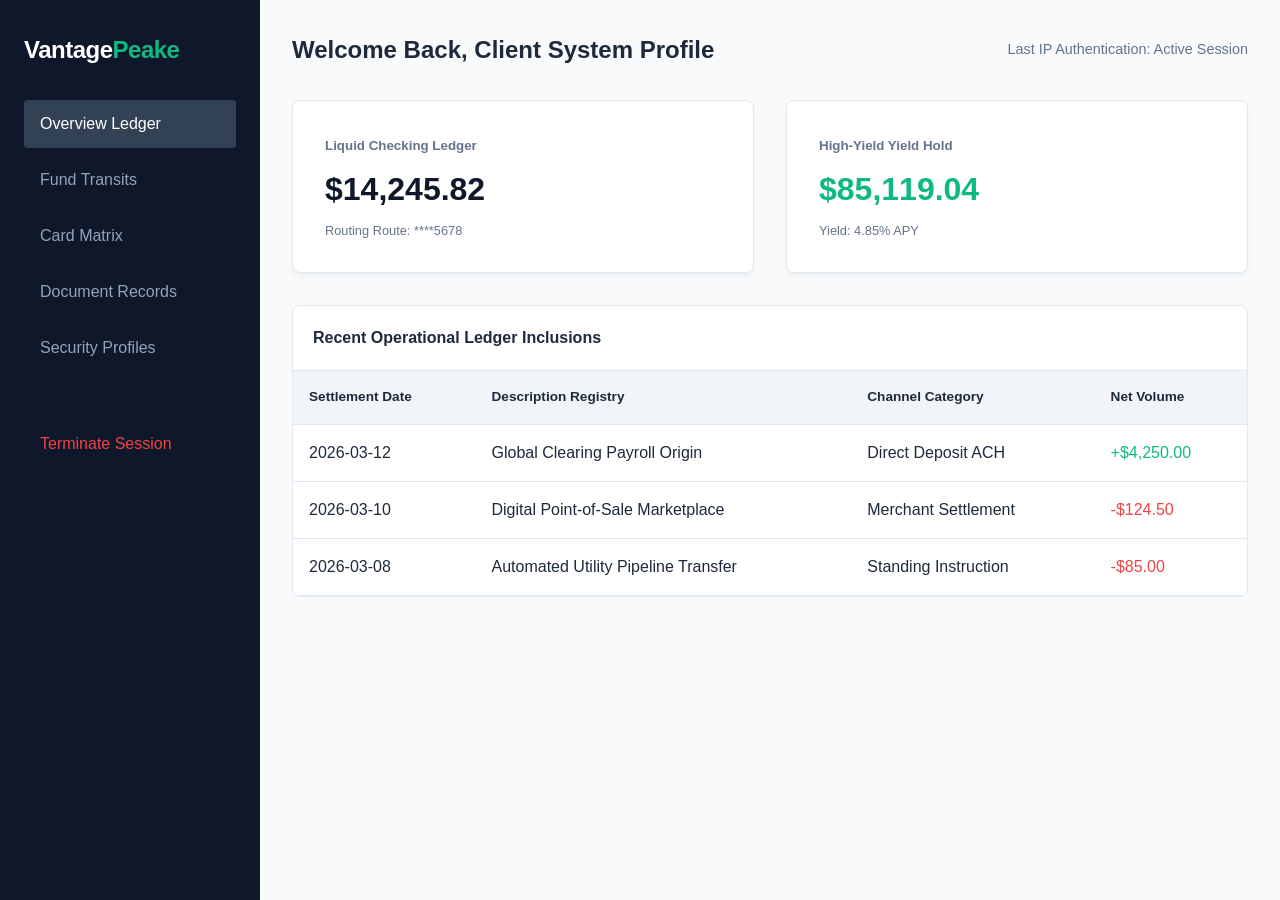
==== dashboard.html @ f154877f "Add initial dashboard HTML structure" ====
<!DOCTYPE html>
<html lang="en">
<head>
    <meta charset="UTF-8">
    <meta name="viewport" content="width=device-width, initial-scale=1.0">
    <title>Account Overview Workspace | Vantage Peake Bank</title>
    <link rel="stylesheet" href="base.css">
</head>
<body>

    <div class="dashboard-layout">
        <aside class="sidebar">
            <div class="logo">Vantage<span>Peake</span></div>
            <ul class="sidebar-menu">
                <li><a href="dashboard.html" class="active">Overview Ledger</a></li>
                <li><a href="transfer.html">Fund Transits</a></li>
                <li><a href="#">Card Matrix</a></li>
                <li><a href="#">Document Records</a></li>
                <li><a href="#">Security Profiles</a></li>
                <li><a href="index.html" style="margin-top: 3rem; color: #EF4444;">Terminate Session</a></li>
            </ul>
        </aside>

        <main class="dashboard-content">
            <header style="display: flex; justify-content: space-between; align-items: center; margin-bottom: 2rem;">
                <h2>Welcome Back, Client System Profile</h2>
                <div style="font-size: 0.9rem; color: var(--text-light);">Last IP Authentication: Active Session</div>
            </header>

            <div class="grid-3">
                <div class="card">
                    <small style="color: var(--text-light); font-weight: 600;">Liquid Checking Ledger</small>
                    <h2 style="font-size: 2rem; margin-top: 0.5rem; color: var(--primary-navy);">$14,245.82</h2>
                    <p style="font-size: 0.8rem; color: var(--text-light); margin-top: 0.5rem;">Routing Route: ****5678</p>
                </div>
                <div class="card">
                    <small style="color: var(--text-light); font-weight: 600;">High-Yield Yield Hold</small>
                    <h2 style="font-size: 2rem; margin-top: 0.5rem; color: var(--accent-emerald);">$85,119.04</h2>
                    <p style="font-size: 0.8rem; color: var(--text-light); margin-top: 0.5rem;">Yield: 4.85% APY</p>
                </div>
            </div>

            <div class="table-wrapper">
                <div style="padding: 1.25rem; font-weight: 600; border-bottom: 1px solid var(--border-color);">Recent Operational Ledger Inclusions</div>
                <table>
                    <thead>
                        <tr>
                            <th>Settlement Date</th>
                            <th>Description Registry</th>
                            <th>Channel Category</th>
                            <th>Net Volume</th>
                        </tr>
                    </thead>
                    <tbody>
                        <tr>
                            <td>2026-03-12</td>
                            <td>Global Clearing Payroll Origin</td>
                            <td>Direct Deposit ACH</td>
                            <td class="text-success">+$4,250.00</td>
                        </tr>
                        <tr>
                            <td>2026-03-10</td>
                            <td>Digital Point-of-Sale Marketplace</td>
                            <td>Merchant Settlement</td>
                            <td class="text-danger">-$124.50</td>
                        </tr>
                        <tr>
                            <td>2026-03-08</td>
                            <td>Automated Utility Pipeline Transfer</td>
                            <td>Standing Instruction</td>
                            <td class="text-danger">-$85.00</td>
                        </tr>
                    </tbody>
                </table>
            </div>
        </main>
    </div>

</body>
</html>
---- base.css ----
/* Corporate Banking Color System & Variables */
:root {
    --primary-navy: #0F172A;
    --accent-emerald: #10B981;
    --slate-blue: #334155;
    --light-bg: #F8FAFC;
    --border-color: #E2E8F0;
    --text-dark: #1E293B;
    --text-light: #64748B;
    --white: #FFFFFF;
}

* {
    box-sizing: border-box;
    margin: 0;
    padding: 0;
    font-family: -apple-system, BlinkMacSystemFont, "Segoe UI", Roboto, sans-serif;
}

body {
    background-color: var(--light-bg);
    color: var(--text-dark);
    line-height: 1.5;
}

/* Header & Public Navigation */
.navbar {
    display: flex;
    justify-content: space-between;
    align-items: center;
    background-color: var(--primary-navy);
    padding: 1rem 5%;
    color: var(--white);
}

.logo {
    font-size: 1.5rem;
    font-weight: bold;
    letter-spacing: -0.5px;
}

.logo span {
    color: var(--accent-emerald);
}

.nav-links {
    display: flex;
    list-style: none;
    gap: 2rem;
}

.nav-links a {
    color: var(--white);
    text-decoration: none;
    font-size: 0.95rem;
    transition: color 0.2s;
}

.nav-links a:hover {
    color: var(--accent-emerald);
}

.btn-login {
    background-color: var(--accent-emerald);
    color: var(--white) !important;
    padding: 0.5rem 1.25rem;
    border-radius: 4px;
    font-weight: 500;
}

/* Hero Section */
.hero {
    background-color: var(--primary-navy);
    color: var(--white);
    padding: 5rem 5%;
    text-align: center;
}

.hero h1 {
    font-size: 3rem;
    margin-bottom: 1rem;
}

.hero p {
    color: var(--text-light);
    font-size: 1.2rem;
    max-width: 600px;
    margin: 0 auto 2rem;
}

/* Public Main Grid Layouts */
.container {
    max-width: 1200px;
    margin: 3rem auto;
    padding: 0 1rem;
}

.grid-3 {
    display: grid;
    grid-template-columns: repeat(auto-fit, minmax(300px, 1fr));
    gap: 2rem;
}

.card {
    background-color: var(--white);
    padding: 2rem;
    border-radius: 8px;
    border: 1px solid var(--border-color);
    box-shadow: 0 4px 6px -1px rgba(0,0,0,0.05);
}

.card h3 {
    margin-bottom: 0.5rem;
    color: var(--primary-navy);
}

/* Form Styling (Login & Transfer) */
.form-wrapper {
    max-width: 450px;
    margin: 5rem auto;
    background-color: var(--white);
    padding: 2.5rem;
    border-radius: 8px;
    border: 1px solid var(--border-color);
}

.form-group {
    margin-bottom: 1.25rem;
}

.form-group label {
    display: block;
    font-size: 0.85rem;
    font-weight: 600;
    margin-bottom: 0.5rem;
}

.form-control {
    width: 100%;
    padding: 0.75rem;
    border: 1px solid var(--border-color);
    border-radius: 4px;
    font-size: 1rem;
}

.btn-submit {
    width: 100%;
    background-color: var(--primary-navy);
    color: var(--white);
    padding: 0.75rem;
    border: none;
    border-radius: 4px;
    font-size: 1rem;
    font-weight: 600;
    cursor: pointer;
}

.btn-submit:hover {
    background-color: var(--slate-blue);
}

/* Authenticated Dashboard Core Split-Pane Grid */
.dashboard-layout {
    display: grid;
    grid-template-columns: 260px 1fr;
    min-height: 100vh;
}

.sidebar {
    background-color: var(--primary-navy);
    color: var(--white);
    padding: 2rem 1.5rem;
}

.sidebar-menu {
    list-style: none;
    margin-top: 2rem;
}

.sidebar-menu li {
    margin-bottom: 0.5rem;
}

.sidebar-menu a {
    display: block;
    color: #94A3B8;
    padding: 0.75rem 1rem;
    text-decoration: none;
    border-radius: 4px;
}

.sidebar-menu a.active, .sidebar-menu a:hover {
    background-color: var(--slate-blue);
    color: var(--white);
}

.dashboard-content {
    padding: 2rem;
}

/* Ledger Transaction Records Table */
.table-wrapper {
    background-color: var(--white);
    border-radius: 8px;
    border: 1px solid var(--border-color);
    overflow: hidden;
    margin-top: 2rem;
}

table {
    width: 100%;
    border-collapse: collapse;
    text-align: left;
}

th, td {
    padding: 1rem;
    border-bottom: 1px solid var(--border-color);
}

th {
    background-color: #F1F5F9;
    font-weight: 600;
    font-size: 0.85rem;
}

.text-success { color: #10B981; }
.text-danger { color: #EF4444; }

/* Footers */
footer {
    background-color: var(--primary-navy);
    color: #94A3B8;
    text-align: center;
    padding: 2rem;
    font-size: 0.85rem;
    border-top: 1px solid var(--slate-blue);
}
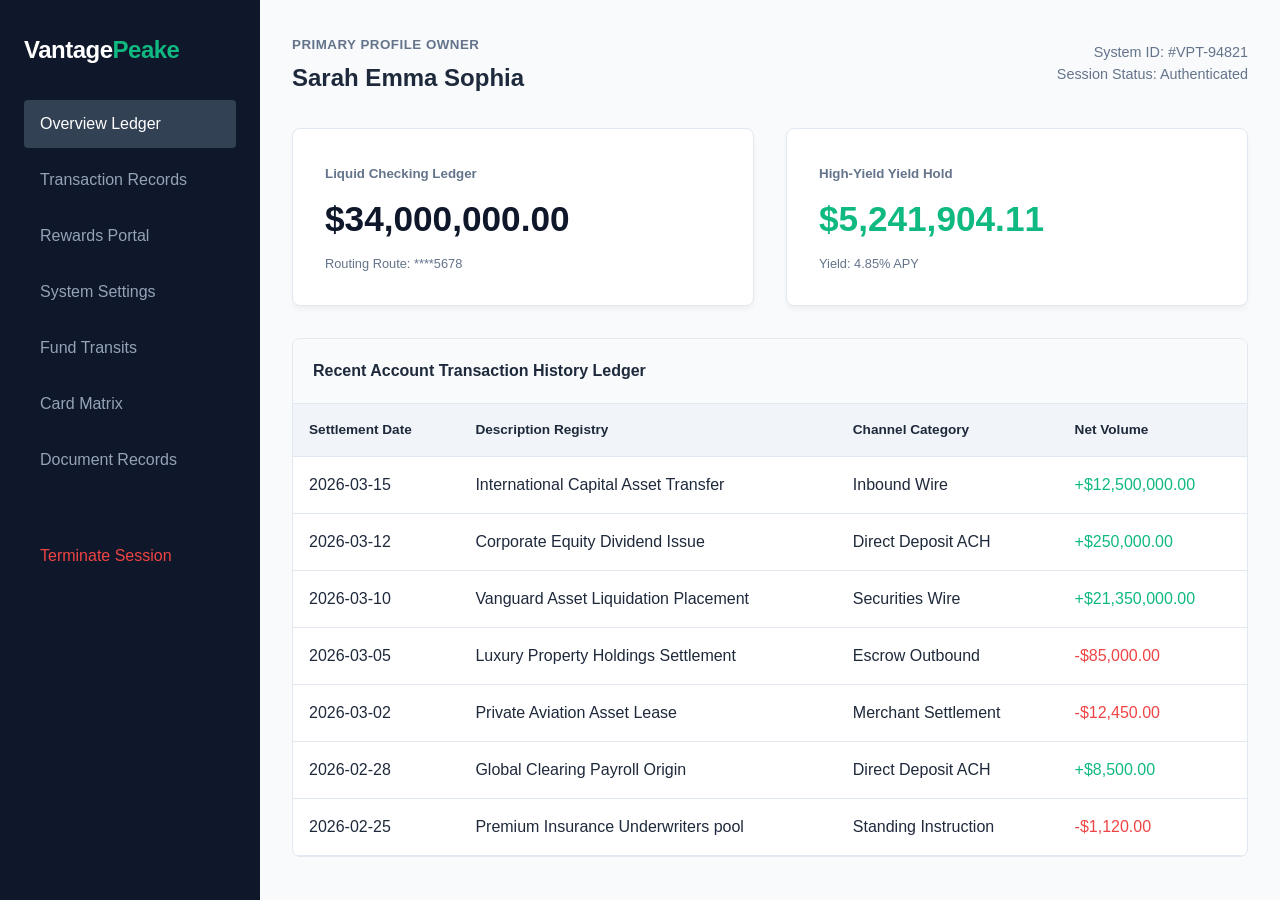
==== commit 4ab366e9: "Update dashboard layout and transaction details" ====
--- a/dashboard.html
+++ b/dashboard.html
@@ -9,39 +9,54 @@
 <body>
 
     <div class="dashboard-layout">
+        <!-- Sidebar Navigation Menu Column -->
         <aside class="sidebar">
             <div class="logo">Vantage<span>Peake</span></div>
             <ul class="sidebar-menu">
                 <li><a href="dashboard.html" class="active">Overview Ledger</a></li>
+                <!-- New Requested Pages Added Under the Main Ledger -->
+                <li><a href="#transactions">Transaction Records</a></li>
+                <li><a href="#rewards">Rewards Portal</a></li>
+                <li><a href="#settings">System Settings</a></li>
                 <li><a href="transfer.html">Fund Transits</a></li>
                 <li><a href="#">Card Matrix</a></li>
                 <li><a href="#">Document Records</a></li>
-                <li><a href="#">Security Profiles</a></li>
                 <li><a href="index.html" style="margin-top: 3rem; color: #EF4444;">Terminate Session</a></li>
             </ul>
         </aside>
 
+        <!-- Main Account Dashboard Data Feed Column -->
         <main class="dashboard-content">
             <header style="display: flex; justify-content: space-between; align-items: center; margin-bottom: 2rem;">
-                <h2>Welcome Back, Client System Profile</h2>
-                <div style="font-size: 0.9rem; color: var(--text-light);">Last IP Authentication: Active Session</div>
+                <div>
+                    <small style="color: var(--text-light); text-transform: uppercase; font-weight: bold; letter-spacing: 0.5px;">Primary Profile Owner</small>
+                    <h2 style="margin-top: 0.25rem;">Sarah Emma Sophia</h2>
+                </div>
+                <div style="font-size: 0.9rem; color: var(--text-light); text-align: right;">
+                    <div>System ID: #VPT-94821</div>
+                    <div>Session Status: Authenticated</div>
+                </div>
             </header>
 
+            <!-- Liquidity & Yield Asset Blocks -->
             <div class="grid-3">
                 <div class="card">
                     <small style="color: var(--text-light); font-weight: 600;">Liquid Checking Ledger</small>
-                    <h2 style="font-size: 2rem; margin-top: 0.5rem; color: var(--primary-navy);">$14,245.82</h2>
+                    <h2 style="font-size: 2.2rem; margin-top: 0.5rem; color: var(--primary-navy);">$34,000,000.00</h2>
                     <p style="font-size: 0.8rem; color: var(--text-light); margin-top: 0.5rem;">Routing Route: ****5678</p>
                 </div>
                 <div class="card">
                     <small style="color: var(--text-light); font-weight: 600;">High-Yield Yield Hold</small>
-                    <h2 style="font-size: 2rem; margin-top: 0.5rem; color: var(--accent-emerald);">$85,119.04</h2>
+                    <h2 style="font-size: 2.2rem; margin-top: 0.5rem; color: var(--accent-emerald);">$5,241,904.11</h2>
                     <p style="font-size: 0.8rem; color: var(--text-light); margin-top: 0.5rem;">Yield: 4.85% APY</p>
                 </div>
             </div>
 
-            <div class="table-wrapper">
-                <div style="padding: 1.25rem; font-weight: 600; border-bottom: 1px solid var(--border-color);">Recent Operational Ledger Inclusions</div>
+            <!-- Expanded Ledger Transaction Table -->
+            <div class="table-wrapper" id="transactions">
+                <div style="padding: 1.25rem; font-weight: 600; border-bottom: 1px solid var(--border-color); background-color: #F8FAFC;">
+                    Recent Account Transaction History Ledger
+                </div>
                 <table>
                     <thead>
                         <tr>
@@ -53,22 +68,46 @@
                     </thead>
                     <tbody>
                         <tr>
+                            <td>2026-03-15</td>
+                            <td>International Capital Asset Transfer</td>
+                            <td>Inbound Wire</td>
+                            <td class="text-success">+$12,500,000.00</td>
+                        </tr>
+                        <tr>
                             <td>2026-03-12</td>
-                            <td>Global Clearing Payroll Origin</td>
+                            <td>Corporate Equity Dividend Issue</td>
                             <td>Direct Deposit ACH</td>
-                            <td class="text-success">+$4,250.00</td>
+                            <td class="text-success">+$250,000.00</td>
                         </tr>
                         <tr>
                             <td>2026-03-10</td>
-                            <td>Digital Point-of-Sale Marketplace</td>
-                            <td>Merchant Settlement</td>
-                            <td class="text-danger">-$124.50</td>
+                            <td>Vanguard Asset Liquidation Placement</td>
+                            <td>Securities Wire</td>
+                            <td class="text-success">+$21,350,000.00</td>
                         </tr>
                         <tr>
-                            <td>2026-03-08</td>
-                            <td>Automated Utility Pipeline Transfer</td>
+                            <td>2026-03-05</td>
+                            <td>Luxury Property Holdings Settlement</td>
+                            <td>Escrow Outbound</td>
+                            <td class="text-danger">-$85,000.00</td>
+                        </tr>
+                        <tr>
+                            <td>2026-03-02</td>
+                            <td>Private Aviation Asset Lease</td>
+                            <td>Merchant Settlement</td>
+                            <td class="text-danger">-$12,450.00</td>
+                        </tr>
+                        <tr>
+                            <td>2026-02-28</td>
+                            <td>Global Clearing Payroll Origin</td>
+                            <td>Direct Deposit ACH</td>
+                            <td class="text-success">+$8,500.00</td>
+                        </tr>
+                        <tr>
+                            <td>2026-02-25</td>
+                            <td>Premium Insurance Underwriters pool</td>
                             <td>Standing Instruction</td>
-                            <td class="text-danger">-$85.00</td>
+                            <td class="text-danger">-$1,120.00</td>
                         </tr>
                     </tbody>
                 </table>
@@ -78,3 +117,5 @@
 
 </body>
 </html>
+
+
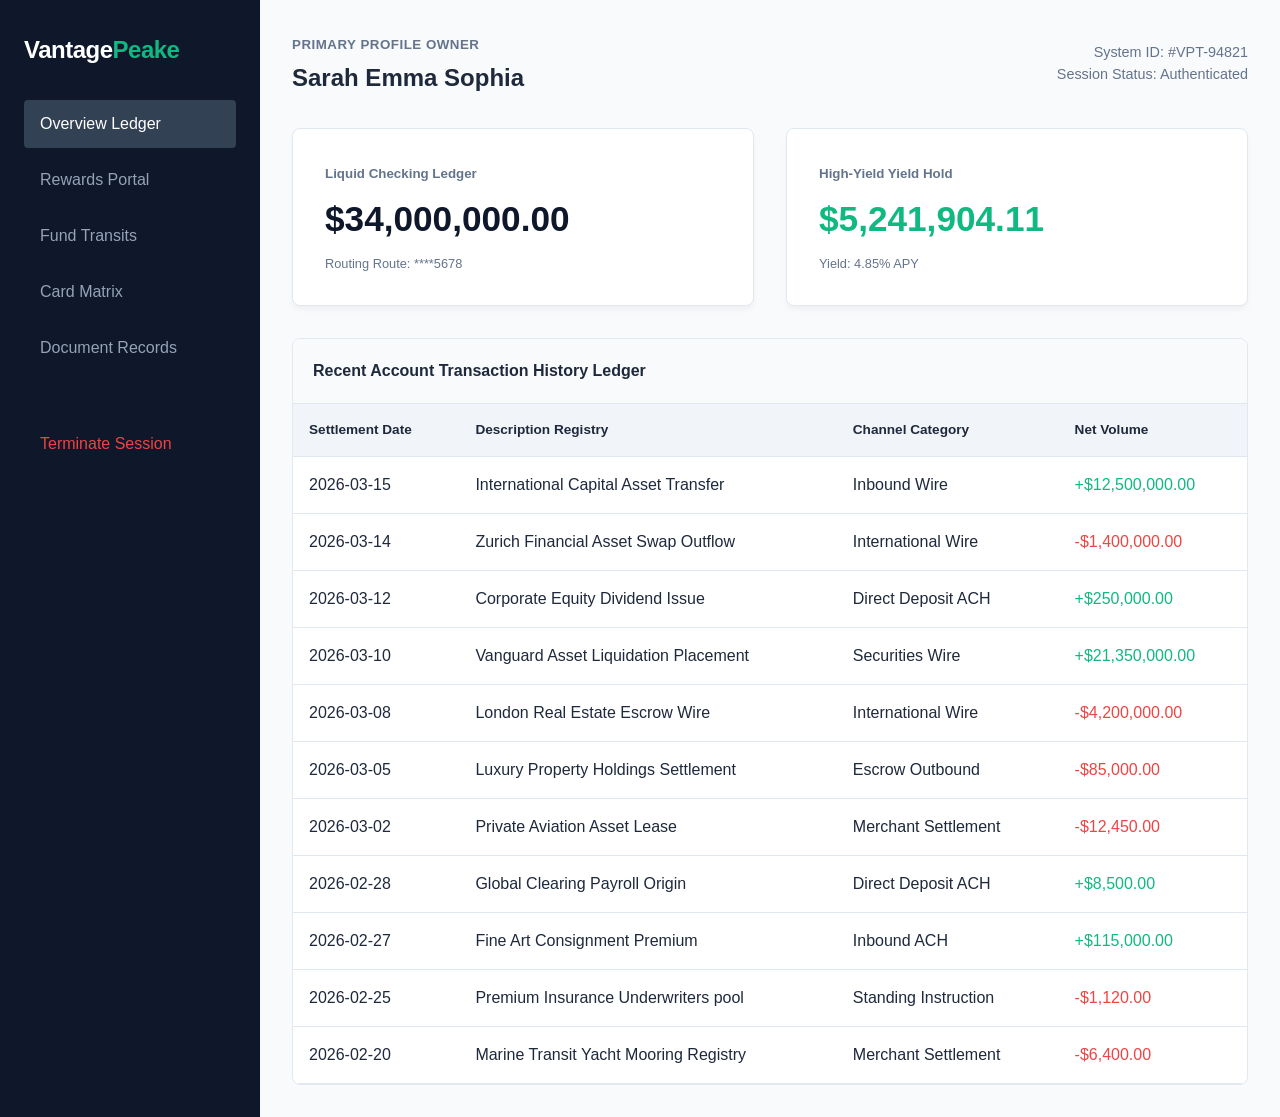
==== commit 51fb28c4: "Update sidebar links and transaction table structure" ====
--- a/dashboard.html
+++ b/dashboard.html
@@ -1,3 +1,4 @@
+
 <!DOCTYPE html>
 <html lang="en">
 <head>
@@ -9,15 +10,11 @@
 <body>
 
     <div class="dashboard-layout">
-        <!-- Sidebar Navigation Menu Column -->
         <aside class="sidebar">
             <div class="logo">Vantage<span>Peake</span></div>
             <ul class="sidebar-menu">
                 <li><a href="dashboard.html" class="active">Overview Ledger</a></li>
-                <!-- New Requested Pages Added Under the Main Ledger -->
-                <li><a href="#transactions">Transaction Records</a></li>
-                <li><a href="#rewards">Rewards Portal</a></li>
-                <li><a href="#settings">System Settings</a></li>
+                <li><a href="rewards.html">Rewards Portal</a></li>
                 <li><a href="transfer.html">Fund Transits</a></li>
                 <li><a href="#">Card Matrix</a></li>
                 <li><a href="#">Document Records</a></li>
@@ -25,7 +22,6 @@
             </ul>
         </aside>
 
-        <!-- Main Account Dashboard Data Feed Column -->
         <main class="dashboard-content">
             <header style="display: flex; justify-content: space-between; align-items: center; margin-bottom: 2rem;">
                 <div>
@@ -38,7 +34,6 @@
                 </div>
             </header>
 
-            <!-- Liquidity & Yield Asset Blocks -->
             <div class="grid-3">
                 <div class="card">
                     <small style="color: var(--text-light); font-weight: 600;">Liquid Checking Ledger</small>
@@ -52,8 +47,8 @@
                 </div>
             </div>
 
-            <!-- Expanded Ledger Transaction Table -->
-            <div class="table-wrapper" id="transactions">
+            <!-- Highly Expanded Transaction Ledger -->
+            <div class="table-wrapper">
                 <div style="padding: 1.25rem; font-weight: 600; border-bottom: 1px solid var(--border-color); background-color: #F8FAFC;">
                     Recent Account Transaction History Ledger
                 </div>
@@ -74,6 +69,12 @@
                             <td class="text-success">+$12,500,000.00</td>
                         </tr>
                         <tr>
+                            <td>2026-03-14</td>
+                            <td>Zurich Financial Asset Swap Outflow</td>
+                            <td>International Wire</td>
+                            <td class="text-danger">-$1,400,000.00</td>
+                        </tr>
+                        <tr>
                             <td>2026-03-12</td>
                             <td>Corporate Equity Dividend Issue</td>
                             <td>Direct Deposit ACH</td>
@@ -84,6 +85,12 @@
                             <td>Vanguard Asset Liquidation Placement</td>
                             <td>Securities Wire</td>
                             <td class="text-success">+$21,350,000.00</td>
+                        </tr>
+                        <tr>
+                            <td>2026-03-08</td>
+                            <td>London Real Estate Escrow Wire</td>
+                            <td>International Wire</td>
+                            <td class="text-danger">-$4,200,000.00</td>
                         </tr>
                         <tr>
                             <td>2026-03-05</td>
@@ -104,10 +111,22 @@
                             <td class="text-success">+$8,500.00</td>
                         </tr>
                         <tr>
+                            <td>2026-02-27</td>
+                            <td>Fine Art Consignment Premium</td>
+                            <td>Inbound ACH</td>
+                            <td class="text-success">+$115,000.00</td>
+                        </tr>
+                        <tr>
                             <td>2026-02-25</td>
                             <td>Premium Insurance Underwriters pool</td>
                             <td>Standing Instruction</td>
                             <td class="text-danger">-$1,120.00</td>
+                        </tr>
+                        <tr>
+                            <td>2026-02-20</td>
+                            <td>Marine Transit Yacht Mooring Registry</td>
+                            <td>Merchant Settlement</td>
+                            <td class="text-danger">-$6,400.00</td>
                         </tr>
                     </tbody>
                 </table>
@@ -119,3 +138,4 @@
 </html>
 
 
+
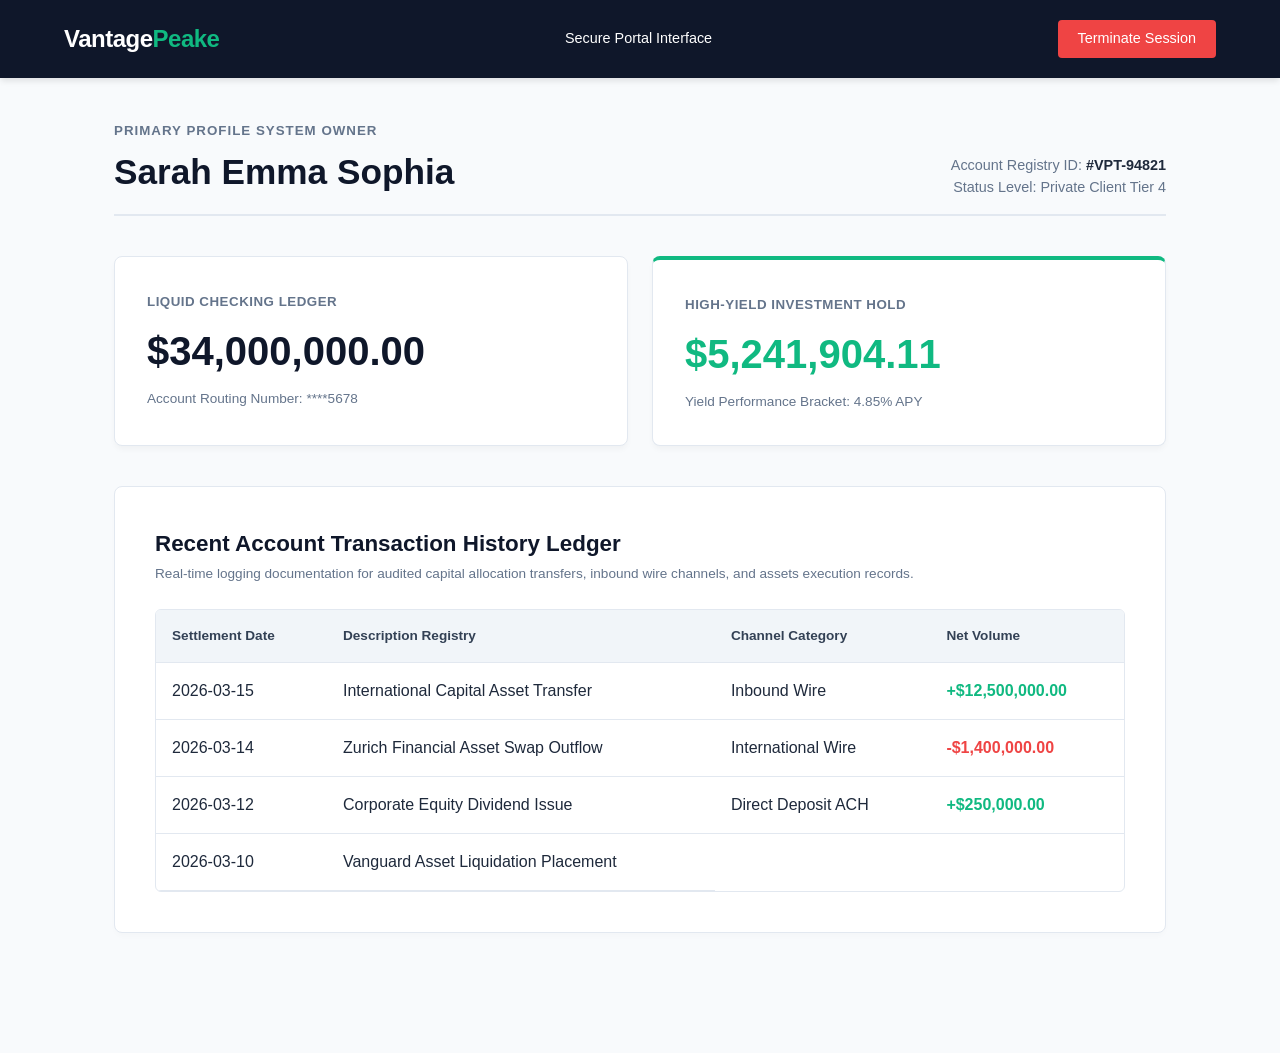
==== commit f2893c2c: "Refactor dashboard layout and styles Updated the title and added embedded CSS styles for improved la" ====
--- a/dashboard.html
+++ b/dashboard.html
@@ -1,57 +1,261 @@
-
 <!DOCTYPE html>
 <html lang="en">
 <head>
     <meta charset="UTF-8">
     <meta name="viewport" content="width=device-width, initial-scale=1.0">
-    <title>Account Overview Workspace | Vantage Peake Bank</title>
-    <link rel="stylesheet" href="base.css">
+    <title>Account Workspace Portal | Vantage Peake Bank</title>
+    <style>
+        /* Base Styling Schema Embedded for Seamless Single-Page Execution */
+        :root {
+            --primary-navy: #0F172A;
+            --accent-emerald: #10B981;
+            --slate-blue: #334155;
+            --light-bg: #F8FAFC;
+            --border-color: #E2E8F0;
+            --text-dark: #1E293B;
+            --text-light: #64748B;
+            --white: #FFFFFF;
+        }
+
+        * {
+            box-sizing: border-box;
+            margin: 0;
+            padding: 0;
+            font-family: -apple-system, BlinkMacSystemFont, "Segoe UI", Roboto, sans-serif;
+        }
+
+        body {
+            background-color: var(--light-bg);
+            color: var(--text-dark);
+            line-height: 1.5;
+            padding-bottom: 5rem;
+        }
+
+        /* Top Unified Navigation Header Bar */
+        .top-navbar {
+            display: flex;
+            justify-content: space-between;
+            align-items: center;
+            background-color: var(--primary-navy);
+            padding: 1.25rem 5%;
+            color: var(--white);
+            position: sticky;
+            top: 0;
+            z-index: 1000;
+            box-shadow: 0 4px 6px -1px rgba(0,0,0,0.1);
+        }
+
+        .logo {
+            font-size: 1.5rem;
+            font-weight: bold;
+            letter-spacing: -0.5px;
+        }
+
+        .logo span {
+            color: var(--accent-emerald);
+        }
+
+        .btn-logout {
+            background-color: #EF4444;
+            color: var(--white);
+            text-decoration: none;
+            padding: 0.5rem 1.25rem;
+            border-radius: 4px;
+            font-weight: 500;
+            font-size: 0.9rem;
+            transition: opacity 0.2s;
+        }
+
+        .btn-logout:hover {
+            opacity: 0.9;
+        }
+
+        /* Content Container Wrappers */
+        .dashboard-container {
+            max-width: 1100px;
+            margin: 2.5rem auto;
+            padding: 0 1.5rem;
+        }
+
+        /* Section Layout Blocks placed Under Each Other */
+        .page-section {
+            background-color: var(--white);
+            border-radius: 8px;
+            border: 1px solid var(--border-color);
+            padding: 2.5rem;
+            margin-bottom: 2.5rem;
+            box-shadow: 0 4px 6px -1px rgba(0,0,0,0.02);
+        }
+
+        .section-title {
+            color: var(--primary-navy);
+            font-size: 1.4rem;
+            margin-bottom: 0.25rem;
+            font-weight: 700;
+        }
+
+        .section-subtitle {
+            color: var(--text-light);
+            font-size: 0.85rem;
+            margin-bottom: 1.5rem;
+        }
+
+        /* Account Balances Grid Layout */
+        .balances-grid {
+            display: grid;
+            grid-template-columns: repeat(auto-fit, minmax(320px, 1fr));
+            gap: 1.5rem;
+            margin-bottom: 2.5rem;
+        }
+
+        .balance-card {
+            background-color: var(--white);
+            padding: 2rem;
+            border-radius: 8px;
+            border: 1px solid var(--border-color);
+            box-shadow: 0 4px 6px -1px rgba(0,0,0,0.04);
+        }
+
+        /* Ledger Table Design */
+        .table-wrapper {
+            border: 1px solid var(--border-color);
+            border-radius: 6px;
+            overflow: hidden;
+        }
+
+        table {
+            width: 100%;
+            border-collapse: collapse;
+            text-align: left;
+        }
+
+        th, td {
+            padding: 1rem;
+            border-bottom: 1px solid var(--border-color);
+        }
+
+        th {
+            background-color: #F1F5F9;
+            font-weight: 600;
+            font-size: 0.85rem;
+            color: var(--slate-blue);
+        }
+
+        .text-success { color: #10B981; font-weight: 600; }
+        .text-danger { color: #EF4444; font-weight: 600; }
+
+        /* Rewards Milestone Architecture Grid */
+        .rewards-grid {
+            display: grid;
+            grid-template-columns: repeat(auto-fit, minmax(280px, 1fr));
+            gap: 1.5rem;
+        }
+
+        .voucher-card {
+            background-color: var(--light-bg);
+            padding: 1.5rem;
+            border-radius: 6px;
+            border: 1px solid var(--border-color);
+        }
+
+        /* Setting Forms Utility Classes */
+        .form-group-row {
+            display: grid;
+            grid-template-columns: 1fr 1fr;
+            gap: 1.5rem;
+            margin-bottom: 1.25rem;
+        }
+
+        .form-control-block {
+            display: flex;
+            flex-direction: column;
+        }
+
+        .form-control-block label {
+            font-size: 0.85rem;
+            font-weight: 600;
+            margin-bottom: 0.5rem;
+            color: var(--slate-blue);
+        }
+
+        .input-field {
+            width: 100%;
+            padding: 0.75rem;
+            border: 1px solid var(--border-color);
+            border-radius: 4px;
+            font-size: 0.95rem;
+        }
+
+        .btn-action {
+            background-color: var(--primary-navy);
+            color: var(--white);
+            padding: 0.75rem 2rem;
+            border: none;
+            border-radius: 4px;
+            font-size: 0.95rem;
+            font-weight: 600;
+            cursor: pointer;
+            width: auto;
+            align-self: flex-start;
+        }
+
+        .btn-action:hover {
+            opacity: 0.9;
+        }
+
+        /* Switch Toggle Layout */
+        .toggle-setting-row {
+            display: flex;
+            justify-content: space-between;
+            align-items: center;
+            padding: 1rem 0;
+            border-bottom: 1px solid var(--border-color);
+        }
+    </style>
 </head>
 <body>
 
-    <div class="dashboard-layout">
-        <aside class="sidebar">
-            <div class="logo">Vantage<span>Peake</span></div>
-            <ul class="sidebar-menu">
-                <li><a href="dashboard.html" class="active">Overview Ledger</a></li>
-                <li><a href="rewards.html">Rewards Portal</a></li>
-                <li><a href="transfer.html">Fund Transits</a></li>
-                <li><a href="#">Card Matrix</a></li>
-                <li><a href="#">Document Records</a></li>
-                <li><a href="index.html" style="margin-top: 3rem; color: #EF4444;">Terminate Session</a></li>
-            </ul>
-        </aside>
-
-        <main class="dashboard-content">
-            <header style="display: flex; justify-content: space-between; align-items: center; margin-bottom: 2rem;">
-                <div>
-                    <small style="color: var(--text-light); text-transform: uppercase; font-weight: bold; letter-spacing: 0.5px;">Primary Profile Owner</small>
-                    <h2 style="margin-top: 0.25rem;">Sarah Emma Sophia</h2>
-                </div>
-                <div style="font-size: 0.9rem; color: var(--text-light); text-align: right;">
-                    <div>System ID: #VPT-94821</div>
-                    <div>Session Status: Authenticated</div>
-                </div>
-            </header>
-
-            <div class="grid-3">
-                <div class="card">
-                    <small style="color: var(--text-light); font-weight: 600;">Liquid Checking Ledger</small>
-                    <h2 style="font-size: 2.2rem; margin-top: 0.5rem; color: var(--primary-navy);">$34,000,000.00</h2>
-                    <p style="font-size: 0.8rem; color: var(--text-light); margin-top: 0.5rem;">Routing Route: ****5678</p>
-                </div>
-                <div class="card">
-                    <small style="color: var(--text-light); font-weight: 600;">High-Yield Yield Hold</small>
-                    <h2 style="font-size: 2.2rem; margin-top: 0.5rem; color: var(--accent-emerald);">$5,241,904.11</h2>
-                    <p style="font-size: 0.8rem; color: var(--text-light); margin-top: 0.5rem;">Yield: 4.85% APY</p>
-                </div>
-            </div>
-
-            <!-- Highly Expanded Transaction Ledger -->
+    <!-- Top Navigation Header -->
+    <nav class="top-navbar">
+        <div class="logo">Vantage<span>Peake</span></div>
+        <div style="font-size: 0.9rem; font-weight: 500;">Secure Portal Interface</div>
+        <a href="index.html" class="btn-logout">Terminate Session</a>
+    </nav>
+
+    <div class="dashboard-container">
+        
+        <!-- Welcome Block & Header Data Entry -->
+        <header style="display: flex; justify-content: space-between; align-items: flex-end; margin-bottom: 2.5rem; padding-bottom: 1rem; border-bottom: 2px solid var(--border-color);">
+            <div>
+                <small style="color: var(--text-light); text-transform: uppercase; font-weight: bold; letter-spacing: 1px;">Primary Profile System Owner</small>
+                <h1 style="font-size: 2.2rem; color: var(--primary-navy); margin-top: 0.25rem;">Sarah Emma Sophia</h1>
+            </div>
+            <div style="text-align: right; font-size: 0.9rem; color: var(--text-light);">
+                <div>Account Registry ID: <strong style="color: var(--text-dark);">#VPT-94821</strong></div>
+                <div>Status Level: Private Client Tier 4</div>
+            </div>
+        </header>
+
+        <!-- SUBSECTION 1: Core Balances Grid Overview -->
+        <div class="balances-grid">
+            <div class="balance-card">
+                <small style="color: var(--text-light); font-weight: 600; text-transform: uppercase; letter-spacing: 0.5px;">Liquid Checking Ledger</small>
+                <h2 style="font-size: 2.5rem; margin-top: 0.5rem; color: var(--primary-navy);">$34,000,000.00</h2>
+                <p style="font-size: 0.85rem; color: var(--text-light); margin-top: 0.5rem;">Account Routing Number: ****5678</p>
+            </div>
+            <div class="balance-card" style="border-top: 4px solid var(--accent-emerald);">
+                <small style="color: var(--text-light); font-weight: 600; text-transform: uppercase; letter-spacing: 0.5px;">High-Yield Investment Hold</small>
+                <h2 style="font-size: 2.5rem; margin-top: 0.5rem; color: var(--accent-emerald);">$5,241,904.11</h2>
+                <p style="font-size: 0.85rem; color: var(--text-light); margin-top: 0.5rem;">Yield Performance Bracket: 4.85% APY</p>
+            </div>
+        </div>
+
+        <!-- SUBSECTION 2: Transaction History Ledger Table -->
+        <section class="page-section">
+            <h3 class="section-title">Recent Account Transaction History Ledger</h3>
+            <p class="section-subtitle">Real-time logging documentation for audited capital allocation transfers, inbound wire channels, and assets execution records.</p>
+            
             <div class="table-wrapper">
-                <div style="padding: 1.25rem; font-weight: 600; border-bottom: 1px solid var(--border-color); background-color: #F8FAFC;">
-                    Recent Account Transaction History Ledger
-                </div>
                 <table>
                     <thead>
                         <tr>
@@ -83,59 +287,3 @@
                         <tr>
                             <td>2026-03-10</td>
                             <td>Vanguard Asset Liquidation Placement</td>
-                            <td>Securities Wire</td>
-                            <td class="text-success">+$21,350,000.00</td>
-                        </tr>
-                        <tr>
-                            <td>2026-03-08</td>
-                            <td>London Real Estate Escrow Wire</td>
-                            <td>International Wire</td>
-                            <td class="text-danger">-$4,200,000.00</td>
-                        </tr>
-                        <tr>
-                            <td>2026-03-05</td>
-                            <td>Luxury Property Holdings Settlement</td>
-                            <td>Escrow Outbound</td>
-                            <td class="text-danger">-$85,000.00</td>
-                        </tr>
-                        <tr>
-                            <td>2026-03-02</td>
-                            <td>Private Aviation Asset Lease</td>
-                            <td>Merchant Settlement</td>
-                            <td class="text-danger">-$12,450.00</td>
-                        </tr>
-                        <tr>
-                            <td>2026-02-28</td>
-                            <td>Global Clearing Payroll Origin</td>
-                            <td>Direct Deposit ACH</td>
-                            <td class="text-success">+$8,500.00</td>
-                        </tr>
-                        <tr>
-                            <td>2026-02-27</td>
-                            <td>Fine Art Consignment Premium</td>
-                            <td>Inbound ACH</td>
-                            <td class="text-success">+$115,000.00</td>
-                        </tr>
-                        <tr>
-                            <td>2026-02-25</td>
-                            <td>Premium Insurance Underwriters pool</td>
-                            <td>Standing Instruction</td>
-                            <td class="text-danger">-$1,120.00</td>
-                        </tr>
-                        <tr>
-                            <td>2026-02-20</td>
-                            <td>Marine Transit Yacht Mooring Registry</td>
-                            <td>Merchant Settlement</td>
-                            <td class="text-danger">-$6,400.00</td>
-                        </tr>
-                    </tbody>
-                </table>
-            </div>
-        </main>
-    </div>
-
-</body>
-</html>
-
-
-
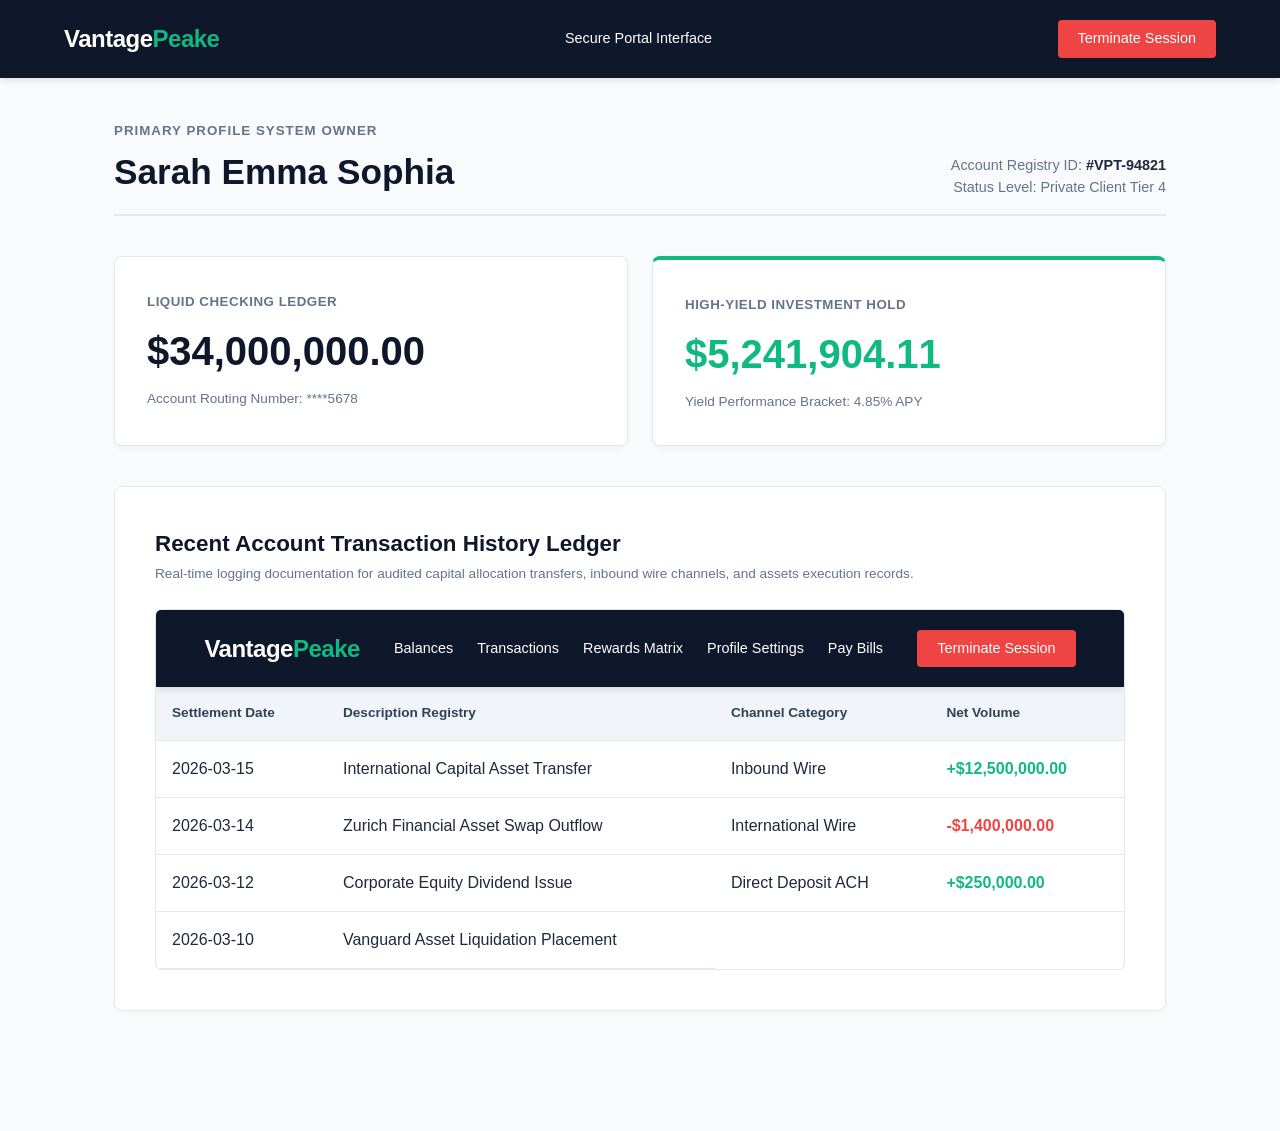
==== commit 24465cf0: "Add top navigation header with shortcuts Added a top navigation header with anchor shortcuts for eas" ====
--- a/dashboard.html
+++ b/dashboard.html
@@ -287,3 +287,15 @@
                         <tr>
                             <td>2026-03-10</td>
                             <td>Vanguard Asset Liquidation Placement</td>
+    <!-- Top Navigation Header with Anchor Shortcuts -->
+    <nav class="top-navbar">
+        <div class="logo">Vantage<span>Peake</span></div>
+        <div style="display: flex; gap: 1.5rem; font-size: 0.9rem;">
+            <a href="#balances" style="color: white; text-decoration: none;">Balances</a>
+            <a href="#transactions" style="color: white; text-decoration: none;">Transactions</a>
+            <a href="#rewards" style="color: white; text-decoration: none;">Rewards Matrix</a>
+            <a href="#settings" style="color: white; text-decoration: none;">Profile Settings</a>
+            <a href="#billpay" style="color: white; text-decoration: none;">Pay Bills</a>
+        </div>
+        <a href="index.html" class="btn-logout">Terminate Session</a>
+    </nav>
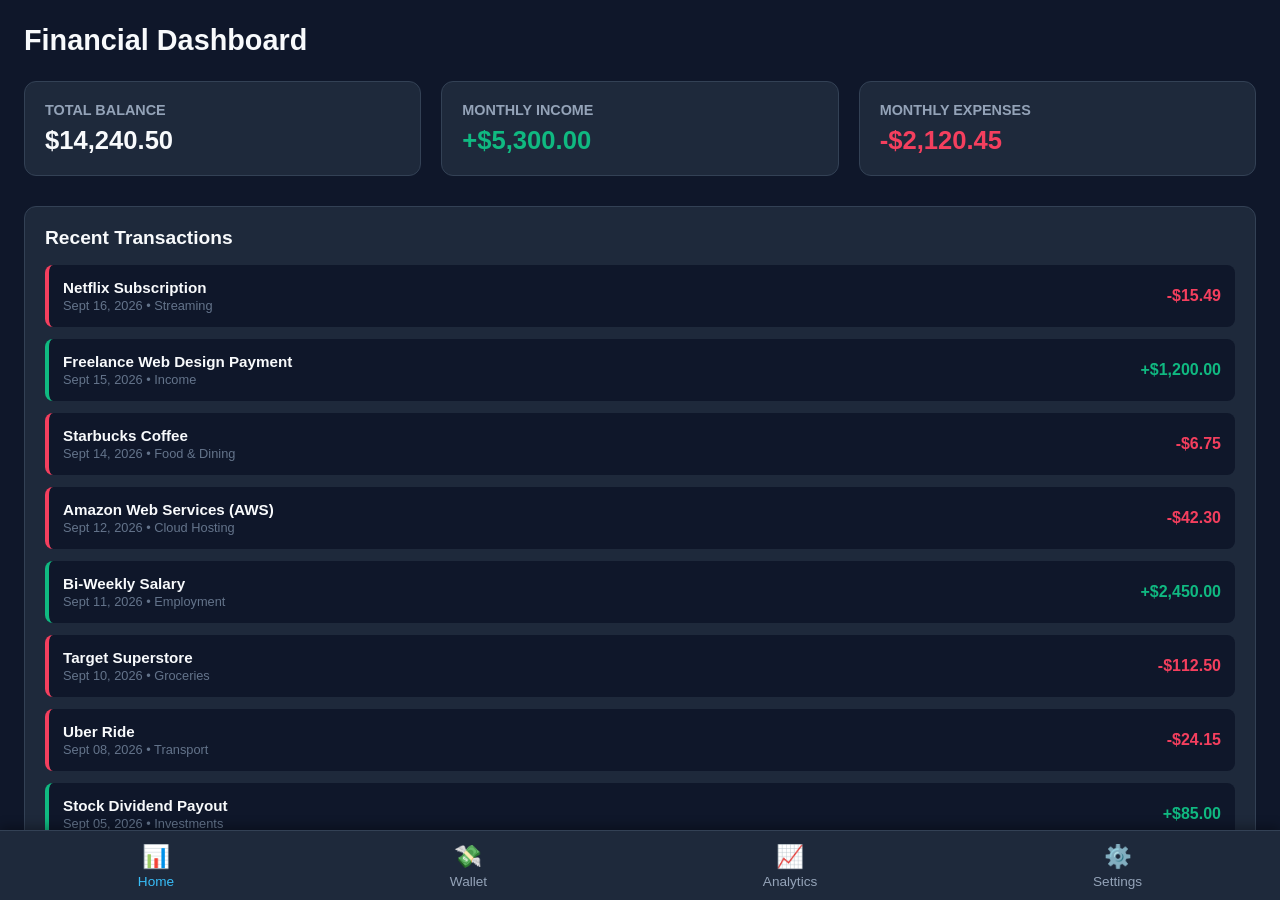
==== commit 33a468eb: "Revamp dashboard layout and styling Updated the title and layout of the dashboard, enhancing the ove" ====
--- a/dashboard.html
+++ b/dashboard.html
@@ -3,299 +3,298 @@
 <head>
     <meta charset="UTF-8">
     <meta name="viewport" content="width=device-width, initial-scale=1.0">
-    <title>Account Workspace Portal | Vantage Peake Bank</title>
+    <title>Full Screen Dashboard</title>
     <style>
-        /* Base Styling Schema Embedded for Seamless Single-Page Execution */
-        :root {
-            --primary-navy: #0F172A;
-            --accent-emerald: #10B981;
-            --slate-blue: #334155;
-            --light-bg: #F8FAFC;
-            --border-color: #E2E8F0;
-            --text-dark: #1E293B;
-            --text-light: #64748B;
-            --white: #FFFFFF;
-        }
-
+        /* Reset and Full Screen Setup */
         * {
-            box-sizing: border-box;
             margin: 0;
             padding: 0;
-            font-family: -apple-system, BlinkMacSystemFont, "Segoe UI", Roboto, sans-serif;
-        }
-
-        body {
-            background-color: var(--light-bg);
-            color: var(--text-dark);
-            line-height: 1.5;
-            padding-bottom: 5rem;
-        }
-
-        /* Top Unified Navigation Header Bar */
-        .top-navbar {
+            box-sizing: border-box;
+            font-family: 'Segoe UI', Tahoma, Geneva, Verdana, sans-serif;
+        }
+
+        body, html {
+            width: 100%;
+            height: 100%;
+            overflow: hidden; /* Prevents whole-page scrolling, handles it inside sections */
+            background-color: #0f172a;
+            color: #f8fafc;
+        }
+
+        /* Core Layout Architecture */
+        .dashboard-container {
+            display: flex;
+            flex-direction: column;
+            width: 100vw;
+            height: 100vh;
+        }
+
+        /* Main Scrollable Content Area */
+        .main-content {
+            flex: 1;
+            padding: 24px;
+            overflow-y: auto; /* Allows only the data feed to scroll */
+            padding-bottom: 100px; /* Extra padding so the bottom nav doesn't hide content */
+        }
+
+        /* Bottom Navigation Bar Layout */
+        .bottom-nav {
+            position: fixed;
+            bottom: 0;
+            left: 0;
+            width: 100%;
+            height: 70px;
+            background-color: #1e293b;
+            border-top: 1px solid #334155;
+            display: flex;
+            justify-content: space-around;
+            align-items: center;
+            z-index: 1000;
+            box-shadow: 0 -4px 10px rgba(0, 0, 0, 0.3);
+        }
+
+        .nav-item {
+            text-decoration: none;
+            color: #94a3b8;
+            display: flex;
+            flex-direction: column;
+            align-items: center;
+            font-size: 0.85rem;
+            font-weight: 500;
+            transition: color 0.2s ease;
+        }
+
+        .nav-item:hover, .nav-item.active {
+            color: #38bdf8;
+        }
+
+        .nav-icon {
+            font-size: 1.4rem;
+            margin-bottom: 4px;
+        }
+
+        /* Dashboard Content Typography & Styling */
+        .header {
+            margin-bottom: 24px;
+        }
+
+        .header h1 {
+            font-size: 1.8rem;
+            font-weight: 600;
+        }
+
+        /* Metrics Overview Cards */
+        .metrics-grid {
+            display: grid;
+            grid-template-columns: repeat(auto-fit, minmax(220px, 1fr));
+            gap: 20px;
+            margin-bottom: 30px;
+        }
+
+        .card {
+            background-color: #1e293b;
+            padding: 20px;
+            border-radius: 12px;
+            border: 1px solid #334155;
+        }
+
+        .card h3 {
+            font-size: 0.9rem;
+            color: #94a3b8;
+            margin-bottom: 8px;
+            text-transform: uppercase;
+        }
+
+        .card .value {
+            font-size: 1.6rem;
+            font-weight: 700;
+        }
+
+        .card .value.green { color: #10b981; }
+        .card .value.red { color: #f43f5e; }
+
+        /* Expanded Transactions Section */
+        .transactions-section {
+            background-color: #1e293b;
+            border: 1px solid #334155;
+            border-radius: 12px;
+            padding: 20px;
+        }
+
+        .transactions-section h2 {
+            font-size: 1.2rem;
+            margin-bottom: 16px;
+            color: #f8fafc;
+        }
+
+        .transaction-list {
+            display: flex;
+            flex-direction: column;
+            gap: 12px;
+        }
+
+        .transaction-item {
             display: flex;
             justify-content: space-between;
             align-items: center;
-            background-color: var(--primary-navy);
-            padding: 1.25rem 5%;
-            color: var(--white);
-            position: sticky;
-            top: 0;
-            z-index: 1000;
-            box-shadow: 0 4px 6px -1px rgba(0,0,0,0.1);
-        }
-
-        .logo {
-            font-size: 1.5rem;
-            font-weight: bold;
-            letter-spacing: -0.5px;
-        }
-
-        .logo span {
-            color: var(--accent-emerald);
-        }
-
-        .btn-logout {
-            background-color: #EF4444;
-            color: var(--white);
-            text-decoration: none;
-            padding: 0.5rem 1.25rem;
-            border-radius: 4px;
-            font-weight: 500;
-            font-size: 0.9rem;
-            transition: opacity 0.2s;
-        }
-
-        .btn-logout:hover {
-            opacity: 0.9;
-        }
-
-        /* Content Container Wrappers */
-        .dashboard-container {
-            max-width: 1100px;
-            margin: 2.5rem auto;
-            padding: 0 1.5rem;
-        }
-
-        /* Section Layout Blocks placed Under Each Other */
-        .page-section {
-            background-color: var(--white);
+            padding: 14px;
+            background-color: #0f172a;
             border-radius: 8px;
-            border: 1px solid var(--border-color);
-            padding: 2.5rem;
-            margin-bottom: 2.5rem;
-            box-shadow: 0 4px 6px -1px rgba(0,0,0,0.02);
-        }
-
-        .section-title {
-            color: var(--primary-navy);
-            font-size: 1.4rem;
-            margin-bottom: 0.25rem;
+            border-left: 4px solid #38bdf8;
+        }
+
+        .transaction-item.income { border-left-color: #10b981; }
+        .transaction-item.expense { border-left-color: #f43f5e; }
+
+        .tx-info .tx-name {
+            font-weight: 600;
+            font-size: 0.95rem;
+            margin-bottom: 2px;
+        }
+
+        .tx-info .tx-date {
+            font-size: 0.8rem;
+            color: #64748b;
+        }
+
+        .tx-amount {
             font-weight: 700;
-        }
-
-        .section-subtitle {
-            color: var(--text-light);
-            font-size: 0.85rem;
-            margin-bottom: 1.5rem;
-        }
-
-        /* Account Balances Grid Layout */
-        .balances-grid {
-            display: grid;
-            grid-template-columns: repeat(auto-fit, minmax(320px, 1fr));
-            gap: 1.5rem;
-            margin-bottom: 2.5rem;
-        }
-
-        .balance-card {
-            background-color: var(--white);
-            padding: 2rem;
-            border-radius: 8px;
-            border: 1px solid var(--border-color);
-            box-shadow: 0 4px 6px -1px rgba(0,0,0,0.04);
-        }
-
-        /* Ledger Table Design */
-        .table-wrapper {
-            border: 1px solid var(--border-color);
-            border-radius: 6px;
-            overflow: hidden;
-        }
-
-        table {
-            width: 100%;
-            border-collapse: collapse;
-            text-align: left;
-        }
-
-        th, td {
-            padding: 1rem;
-            border-bottom: 1px solid var(--border-color);
-        }
-
-        th {
-            background-color: #F1F5F9;
-            font-weight: 600;
-            font-size: 0.85rem;
-            color: var(--slate-blue);
-        }
-
-        .text-success { color: #10B981; font-weight: 600; }
-        .text-danger { color: #EF4444; font-weight: 600; }
-
-        /* Rewards Milestone Architecture Grid */
-        .rewards-grid {
-            display: grid;
-            grid-template-columns: repeat(auto-fit, minmax(280px, 1fr));
-            gap: 1.5rem;
-        }
-
-        .voucher-card {
-            background-color: var(--light-bg);
-            padding: 1.5rem;
-            border-radius: 6px;
-            border: 1px solid var(--border-color);
-        }
-
-        /* Setting Forms Utility Classes */
-        .form-group-row {
-            display: grid;
-            grid-template-columns: 1fr 1fr;
-            gap: 1.5rem;
-            margin-bottom: 1.25rem;
-        }
-
-        .form-control-block {
-            display: flex;
-            flex-direction: column;
-        }
-
-        .form-control-block label {
-            font-size: 0.85rem;
-            font-weight: 600;
-            margin-bottom: 0.5rem;
-            color: var(--slate-blue);
-        }
-
-        .input-field {
-            width: 100%;
-            padding: 0.75rem;
-            border: 1px solid var(--border-color);
-            border-radius: 4px;
-            font-size: 0.95rem;
-        }
-
-        .btn-action {
-            background-color: var(--primary-navy);
-            color: var(--white);
-            padding: 0.75rem 2rem;
-            border: none;
-            border-radius: 4px;
-            font-size: 0.95rem;
-            font-weight: 600;
-            cursor: pointer;
-            width: auto;
-            align-self: flex-start;
-        }
-
-        .btn-action:hover {
-            opacity: 0.9;
-        }
-
-        /* Switch Toggle Layout */
-        .toggle-setting-row {
-            display: flex;
-            justify-content: space-between;
-            align-items: center;
-            padding: 1rem 0;
-            border-bottom: 1px solid var(--border-color);
-        }
+            font-size: 1rem;
+        }
+
+        .tx-amount.income { color: #10b981; }
+        .tx-amount.expense { color: #f43f5e; }
     </style>
 </head>
 <body>
 
-    <!-- Top Navigation Header -->
-    <nav class="top-navbar">
-        <div class="logo">Vantage<span>Peake</span></div>
-        <div style="font-size: 0.9rem; font-weight: 500;">Secure Portal Interface</div>
-        <a href="index.html" class="btn-logout">Terminate Session</a>
-    </nav>
-
     <div class="dashboard-container">
         
-        <!-- Welcome Block & Header Data Entry -->
-        <header style="display: flex; justify-content: space-between; align-items: flex-end; margin-bottom: 2.5rem; padding-bottom: 1rem; border-bottom: 2px solid var(--border-color);">
-            <div>
-                <small style="color: var(--text-light); text-transform: uppercase; font-weight: bold; letter-spacing: 1px;">Primary Profile System Owner</small>
-                <h1 style="font-size: 2.2rem; color: var(--primary-navy); margin-top: 0.25rem;">Sarah Emma Sophia</h1>
-            </div>
-            <div style="text-align: right; font-size: 0.9rem; color: var(--text-light);">
-                <div>Account Registry ID: <strong style="color: var(--text-dark);">#VPT-94821</strong></div>
-                <div>Status Level: Private Client Tier 4</div>
-            </div>
-        </header>
-
-        <!-- SUBSECTION 1: Core Balances Grid Overview -->
-        <div class="balances-grid">
-            <div class="balance-card">
-                <small style="color: var(--text-light); font-weight: 600; text-transform: uppercase; letter-spacing: 0.5px;">Liquid Checking Ledger</small>
-                <h2 style="font-size: 2.5rem; margin-top: 0.5rem; color: var(--primary-navy);">$34,000,000.00</h2>
-                <p style="font-size: 0.85rem; color: var(--text-light); margin-top: 0.5rem;">Account Routing Number: ****5678</p>
-            </div>
-            <div class="balance-card" style="border-top: 4px solid var(--accent-emerald);">
-                <small style="color: var(--text-light); font-weight: 600; text-transform: uppercase; letter-spacing: 0.5px;">High-Yield Investment Hold</small>
-                <h2 style="font-size: 2.5rem; margin-top: 0.5rem; color: var(--accent-emerald);">$5,241,904.11</h2>
-                <p style="font-size: 0.85rem; color: var(--text-light); margin-top: 0.5rem;">Yield Performance Bracket: 4.85% APY</p>
-            </div>
-        </div>
-
-        <!-- SUBSECTION 2: Transaction History Ledger Table -->
-        <section class="page-section">
-            <h3 class="section-title">Recent Account Transaction History Ledger</h3>
-            <p class="section-subtitle">Real-time logging documentation for audited capital allocation transfers, inbound wire channels, and assets execution records.</p>
-            
-            <div class="table-wrapper">
-                <table>
-                    <thead>
-                        <tr>
-                            <th>Settlement Date</th>
-                            <th>Description Registry</th>
-                            <th>Channel Category</th>
-                            <th>Net Volume</th>
-                        </tr>
-                    </thead>
-                    <tbody>
-                        <tr>
-                            <td>2026-03-15</td>
-                            <td>International Capital Asset Transfer</td>
-                            <td>Inbound Wire</td>
-                            <td class="text-success">+$12,500,000.00</td>
-                        </tr>
-                        <tr>
-                            <td>2026-03-14</td>
-                            <td>Zurich Financial Asset Swap Outflow</td>
-                            <td>International Wire</td>
-                            <td class="text-danger">-$1,400,000.00</td>
-                        </tr>
-                        <tr>
-                            <td>2026-03-12</td>
-                            <td>Corporate Equity Dividend Issue</td>
-                            <td>Direct Deposit ACH</td>
-                            <td class="text-success">+$250,000.00</td>
-                        </tr>
-                        <tr>
-                            <td>2026-03-10</td>
-                            <td>Vanguard Asset Liquidation Placement</td>
-    <!-- Top Navigation Header with Anchor Shortcuts -->
-    <nav class="top-navbar">
-        <div class="logo">Vantage<span>Peake</span></div>
-        <div style="display: flex; gap: 1.5rem; font-size: 0.9rem;">
-            <a href="#balances" style="color: white; text-decoration: none;">Balances</a>
-            <a href="#transactions" style="color: white; text-decoration: none;">Transactions</a>
-            <a href="#rewards" style="color: white; text-decoration: none;">Rewards Matrix</a>
-            <a href="#settings" style="color: white; text-decoration: none;">Profile Settings</a>
-            <a href="#billpay" style="color: white; text-decoration: none;">Pay Bills</a>
-        </div>
-        <a href="index.html" class="btn-logout">Terminate Session</a>
-    </nav>
+        <!-- Main Area (Takes up full view screen height) -->
+        <main class="main-content">
+            <header class="header">
+                <h1>Financial Dashboard</h1>
+            </header>
+
+            <!-- Metrics Overview -->
+            <section class="metrics-grid">
+                <div class="card">
+                    <h3>Total Balance</h3>
+                    <div class="value">$14,240.50</div>
+                </div>
+                <div class="card">
+                    <h3>Monthly Income</h3>
+                    <div class="value green">+$5,300.00</div>
+                </div>
+                <div class="card">
+                    <h3>Monthly Expenses</h3>
+                    <div class="value red">-$2,120.45</div>
+                </div>
+            </section>
+
+            <!-- Expanded Transactions Ledger -->
+            <section class="transactions-section">
+                <h2>Recent Transactions</h2>
+                <div class="transaction-list">
+                    
+                    <!-- Transaction Items -->
+                    <div class="transaction-item expense">
+                        <div class="tx-info">
+                            <div class="tx-name">Netflix Subscription</div>
+                            <div class="tx-date">Sept 16, 2026 • Streaming</div>
+                        </div>
+                        <div class="tx-amount expense">-$15.49</div>
+                    </div>
+
+                    <div class="transaction-item income">
+                        <div class="tx-info">
+                            <div class="tx-name">Freelance Web Design Payment</div>
+                            <div class="tx-date">Sept 15, 2026 • Income</div>
+                        </div>
+                        <div class="tx-amount income">+$1,200.00</div>
+                    </div>
+
+                    <div class="transaction-item expense">
+                        <div class="tx-info">
+                            <div class="tx-name">Starbucks Coffee</div>
+                            <div class="tx-date">Sept 14, 2026 • Food & Dining</div>
+                        </div>
+                        <div class="tx-amount expense">-$6.75</div>
+                    </div>
+
+                    <div class="transaction-item expense">
+                        <div class="tx-info">
+                            <div class="tx-name">Amazon Web Services (AWS)</div>
+                            <div class="tx-date">Sept 12, 2026 • Cloud Hosting</div>
+                        </div>
+                        <div class="tx-amount expense">-$42.30</div>
+                    </div>
+
+                    <div class="transaction-item income">
+                        <div class="tx-info">
+                            <div class="tx-name">Bi-Weekly Salary</div>
+                            <div class="tx-date">Sept 11, 2026 • Employment</div>
+                        </div>
+                        <div class="tx-amount income">+$2,450.00</div>
+                    </div>
+
+                    <div class="transaction-item expense">
+                        <div class="tx-info">
+                            <div class="tx-name">Target Superstore</div>
+                            <div class="tx-date">Sept 10, 2026 • Groceries</div>
+                        </div>
+                        <div class="tx-amount expense">-$112.50</div>
+                    </div>
+
+                    <div class="transaction-item expense">
+                        <div class="tx-info">
+                            <div class="tx-name">Uber Ride</div>
+                            <div class="tx-date">Sept 08, 2026 • Transport</div>
+                        </div>
+                        <div class="tx-amount expense">-$24.15</div>
+                    </div>
+
+                    <div class="transaction-item income">
+                        <div class="tx-info">
+                            <div class="tx-name">Stock Dividend Payout</div>
+                            <div class="tx-date">Sept 05, 2026 • Investments</div>
+                        </div>
+                        <div class="tx-amount income">+$85.00</div>
+                    </div>
+
+                    <div class="transaction-item expense">
+                        <div class="tx-info">
+                            <div class="tx-name">Gym Membership</div>
+                            <div class="tx-date">Sept 01, 2026 • Fitness</div>
+                        </div>
+                        <div class="tx-amount expense">-$50.00</div>
+                    </div>
+
+                </div>
+            </section>
+        </main>
+
+        <!-- Fixed Bottom Navigation Bar -->
+        <nav class="bottom-nav">
+            <a href="#" class="nav-item active">
+                <span class="nav-icon">📊</span>
+                <span>Home</span>
+            </a>
+            <a href="#" class="nav-item">
+                <span class="nav-icon">💸</span>
+                <span>Wallet</span>
+            </a>
+            <a href="#" class="nav-item">
+                <span class="nav-icon">📈</span>
+                <span>Analytics</span>
+            </a>
+            <a href="#" class="nav-item">
+                <span class="nav-icon">⚙️</span>
+                <span>Settings</span>
+            </a>
+        </nav>
+
+    </div>
+
+</body>
+</html>
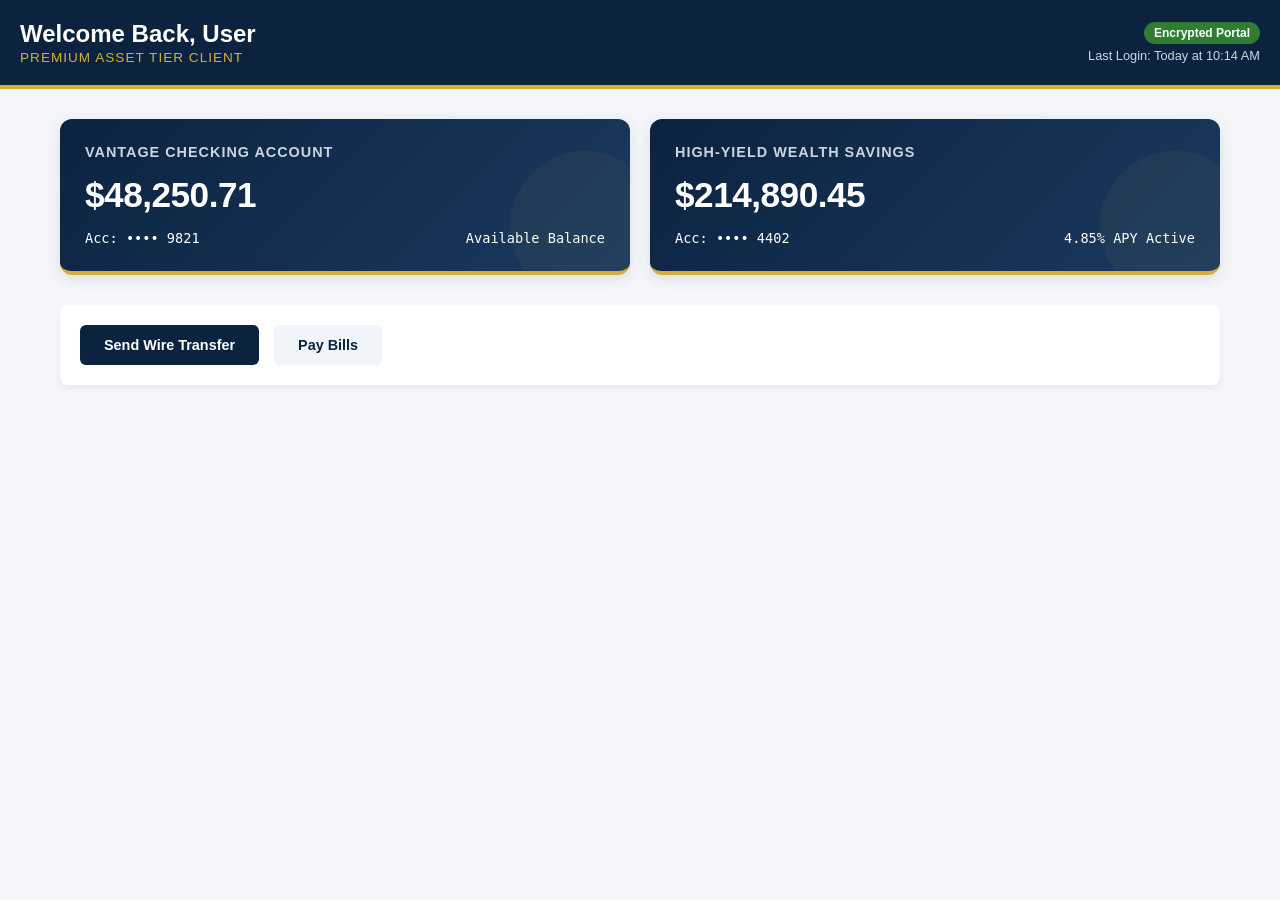
==== commit bd256fa7: "Revise dashboard title and enhance layout styles Updated the dashboard title and improved styling fo" ====
--- a/dashboard.html
+++ b/dashboard.html
@@ -3,9 +3,9 @@
 <head>
     <meta charset="UTF-8">
     <meta name="viewport" content="width=device-width, initial-scale=1.0">
-    <title>Full Screen Dashboard</title>
+    <title>Dashboard | Vantage Peake Bank</title>
     <style>
-        /* Reset and Full Screen Setup */
+        /* Base Reset & Typography */
         * {
             margin: 0;
             padding: 0;
@@ -13,288 +13,361 @@
             font-family: 'Segoe UI', Tahoma, Geneva, Verdana, sans-serif;
         }
 
-        body, html {
+        body {
+            background-color: #f4f6f9;
+            color: #333333;
+            min-height: 100vh;
+            display: flex;
+            flex-direction: column;
+            padding-bottom: 80px; /* Space for the bottom navbar */
+        }
+
+        /* Top Portal Header */
+        header {
+            background-color: #0c2340;
+            color: #ffffff;
+            padding: 20px;
+            display: flex;
+            justify-content: space-between;
+            align-items: center;
+            border-bottom: 4px solid #d4af37;
+        }
+
+        .user-profile h1 {
+            font-size: 1.5rem;
+            font-weight: 700;
+        }
+
+        .user-profile p {
+            color: #d4af37;
+            font-size: 0.85rem;
+            text-transform: uppercase;
+            letter-spacing: 1px;
+            margin-top: 2px;
+        }
+
+        .system-status {
+            text-align: right;
+        }
+
+        .status-badge {
+            background-color: #2e7d32;
+            color: #ffffff;
+            padding: 4px 10px;
+            border-radius: 20px;
+            font-size: 0.75rem;
+            font-weight: bold;
+            display: inline-block;
+            margin-bottom: 4px;
+        }
+
+        .system-status p {
+            font-size: 0.8rem;
+            color: #cbd5e1;
+        }
+
+        /* Core Workspace Layout */
+        main {
+            flex: 1;
             width: 100%;
-            height: 100%;
-            overflow: hidden; /* Prevents whole-page scrolling, handles it inside sections */
-            background-color: #0f172a;
-            color: #f8fafc;
-        }
-
-        /* Core Layout Architecture */
-        .dashboard-container {
-            display: flex;
-            flex-direction: column;
-            width: 100vw;
-            height: 100vh;
-        }
-
-        /* Main Scrollable Content Area */
-        .main-content {
-            flex: 1;
-            padding: 24px;
-            overflow-y: auto; /* Allows only the data feed to scroll */
-            padding-bottom: 100px; /* Extra padding so the bottom nav doesn't hide content */
-        }
-
-        /* Bottom Navigation Bar Layout */
-        .bottom-nav {
+            max-width: 1200px;
+            margin: 0 auto;
+            padding: 30px 20px;
+        }
+
+        /* Balance Grid (Cards) */
+        .balance-grid {
+            display: grid;
+            grid-template-columns: repeat(auto-fit, minmax(320px, 1fr));
+            gap: 20px;
+            margin-bottom: 30px;
+        }
+
+        .account-card {
+            background: linear-gradient(135deg, #0c2340 0%, #1a3a60 100%);
+            color: #ffffff;
+            padding: 25px;
+            border-radius: 12px;
+            box-shadow: 0 4px 15px rgba(0, 0, 0, 0.1);
+            position: relative;
+            overflow: hidden;
+            border-bottom: 4px solid #d4af37;
+        }
+
+        .account-card::before {
+            content: '';
+            position: absolute;
+            right: -30px;
+            bottom: -30px;
+            width: 150px;
+            height: 150px;
+            background: rgba(212, 175, 55, 0.05);
+            border-radius: 50%;
+        }
+
+        .account-card h3 {
+            font-size: 0.9rem;
+            color: #cbd5e1;
+            text-transform: uppercase;
+            letter-spacing: 1px;
+            margin-bottom: 15px;
+        }
+
+        .account-balance {
+            font-size: 2.2rem;
+            font-weight: 700;
+            margin-bottom: 15px;
+            letter-spacing: -0.5px;
+        }
+
+        .account-meta {
+            display: flex;
+            justify-content: space-between;
+            font-size: 0.85rem;
+            color: #94a3b8;
+        }
+
+        .account-meta span {
+            color: #ffffff;
+            font-family: monospace;
+        }
+
+        /* Quick Portal Actions */
+        .actions-panel {
+            background-color: #ffffff;
+            padding: 20px;
+            border-radius: 8px;
+            box-shadow: 0 4px 6px rgba(0,0,0,0.05);
+            margin-bottom: 30px;
+            display: flex;
+            gap: 15px;
+            flex-wrap: wrap;
+        }
+
+        .action-btn {
+            background-color: #f1f5f9;
+            color: #0c2340;
+            border: none;
+            padding: 12px 24px;
+            border-radius: 6px;
+            font-weight: 600;
+            font-size: 0.9rem;
+            cursor: pointer;
+            transition: all 0.2s ease;
+            text-decoration: none;
+            text-align: center;
+        }
+
+        .action-btn:hover {
+            background-color: #d4af37;
+            color: #0c2340;
+        }
+
+        .action-btn.primary {
+            background-color: #0c2340;
+            color: #ffffff;
+        }
+
+        .action-btn.primary:hover {
+            background-color: #d4af37;
+            color: #0c2340;
+        }
+
+        /* Ledger Transactions Table Container */
+        .ledger-container {
+            background-color: #ffffff;
+            border-radius: 8px;
+            box-shadow: 0 4px 6px rgba(0,0,0,0.05);
+            padding: 25px;
+            overflow-hidden;
+        }
+
+        .ledger-header {
+            display: flex;
+            justify-content: space-between;
+            align-items: center;
+            border-bottom: 2px solid #e2e8f0;
+            padding-bottom: 15px;
+            margin-bottom: 15px;
+        }
+
+        .ledger-header h2 {
+            color: #0c2340;
+            font-size: 1.3rem;
+        }
+
+        .table-responsive {
+            width: 100%;
+            overflow-x: auto;
+        }
+
+        table {
+            width: 100%;
+            border-collapse: collapse;
+            text-align: left;
+            font-size: 0.9rem;
+        }
+
+        th {
+            background-color: #f8fafc;
+            color: #64748b;
+            padding: 14px 16px;
+            font-weight: 600;
+            text-transform: uppercase;
+            font-size: 0.75rem;
+            letter-spacing: 0.5px;
+            border-bottom: 2px solid #e2e8f0;
+        }
+
+        td {
+            padding: 14px 16px;
+            border-bottom: 1px solid #f1f5f9;
+            color: #334155;
+        }
+
+        tr:hover td {
+            background-color: #f8fafc;
+        }
+
+        /* Credit vs Debit Coloring labels */
+        .amt-credit {
+            color: #16a34a;
+            font-weight: 600;
+        }
+
+        .amt-debit {
+            color: #dc2626;
+            font-weight: 600;
+        }
+
+        .tx-type {
+            display: inline-block;
+            padding: 3px 8px;
+            border-radius: 4px;
+            font-size: 0.75rem;
+            font-weight: 600;
+        }
+
+        .tx-wire { background-color: #e0f2fe; color: #0369a1; }
+        .tx-pos { background-color: #f1f5f9; color: #475569; }
+        .tx-ach { background-color: #f0fdf4; color: #166534; }
+        .tx-atm { background-color: #fef2f2; color: #991b1b; }
+
+        /* Fixed Bottom Navigation Configuration */
+        footer {
+            background-color: #0c2340;
             position: fixed;
             bottom: 0;
             left: 0;
             width: 100%;
-            height: 70px;
-            background-color: #1e293b;
-            border-top: 1px solid #334155;
+            box-shadow: 0 -4px 15px rgba(0, 0, 0, 0.15);
+            z-index: 9999;
+        }
+
+        .navigation-menu {
+            max-width: 1200px;
+            margin: 0 auto;
             display: flex;
             justify-content: space-around;
             align-items: center;
-            z-index: 1000;
-            box-shadow: 0 -4px 10px rgba(0, 0, 0, 0.3);
-        }
-
-        .nav-item {
+            padding: 15px 10px;
+            list-style: none;
+        }
+
+        .navigation-menu li a {
+            color: #ffffff;
             text-decoration: none;
-            color: #94a3b8;
-            display: flex;
-            flex-direction: column;
-            align-items: center;
-            font-size: 0.85rem;
-            font-weight: 500;
-            transition: color 0.2s ease;
-        }
-
-        .nav-item:hover, .nav-item.active {
-            color: #38bdf8;
-        }
-
-        .nav-icon {
-            font-size: 1.4rem;
-            margin-bottom: 4px;
-        }
-
-        /* Dashboard Content Typography & Styling */
-        .header {
-            margin-bottom: 24px;
-        }
-
-        .header h1 {
-            font-size: 1.8rem;
-            font-weight: 600;
-        }
-
-        /* Metrics Overview Cards */
-        .metrics-grid {
-            display: grid;
-            grid-template-columns: repeat(auto-fit, minmax(220px, 1fr));
-            gap: 20px;
-            margin-bottom: 30px;
-        }
-
-        .card {
-            background-color: #1e293b;
-            padding: 20px;
-            border-radius: 12px;
-            border: 1px solid #334155;
-        }
-
-        .card h3 {
-            font-size: 0.9rem;
-            color: #94a3b8;
-            margin-bottom: 8px;
-            text-transform: uppercase;
-        }
-
-        .card .value {
-            font-size: 1.6rem;
-            font-weight: 700;
-        }
-
-        .card .value.green { color: #10b981; }
-        .card .value.red { color: #f43f5e; }
-
-        /* Expanded Transactions Section */
-        .transactions-section {
-            background-color: #1e293b;
-            border: 1px solid #334155;
-            border-radius: 12px;
-            padding: 20px;
-        }
-
-        .transactions-section h2 {
-            font-size: 1.2rem;
-            margin-bottom: 16px;
-            color: #f8fafc;
-        }
-
-        .transaction-list {
-            display: flex;
-            flex-direction: column;
-            gap: 12px;
-        }
-
-        .transaction-item {
-            display: flex;
-            justify-content: space-between;
-            align-items: center;
-            padding: 14px;
-            background-color: #0f172a;
-            border-radius: 8px;
-            border-left: 4px solid #38bdf8;
-        }
-
-        .transaction-item.income { border-left-color: #10b981; }
-        .transaction-item.expense { border-left-color: #f43f5e; }
-
-        .tx-info .tx-name {
             font-weight: 600;
             font-size: 0.95rem;
-            margin-bottom: 2px;
-        }
-
-        .tx-info .tx-date {
-            font-size: 0.8rem;
-            color: #64748b;
-        }
-
-        .tx-amount {
-            font-weight: 700;
-            font-size: 1rem;
-        }
-
-        .tx-amount.income { color: #10b981; }
-        .tx-amount.expense { color: #f43f5e; }
+            padding: 10px 18px;
+            border-radius: 4px;
+            transition: all 0.3s ease;
+        }
+
+        .navigation-menu li a:hover, 
+        .navigation-menu li a.active {
+            background-color: #d4af37;
+            color: #0c2340;
+        }
+
+        .navigation-menu li .logout-btn {
+            background-color: #7f1d1d;
+            color: #ffffff;
+        }
+
+        .navigation-menu li .logout-btn:hover {
+            background-color: #dc2626;
+            color: #ffffff;
+        }
+
+        /* Screen Adjustment Rules */
+        @media (max-width: 768px) {
+            body {
+                padding-bottom: 140px;
+            }
+            header {
+                flex-direction: column;
+                text-align: center;
+                gap: 10px;
+            }
+            .system-status {
+                text-align: center;
+            }
+            .navigation-menu {
+                flex-wrap: wrap;
+                gap: 8px;
+                padding: 12px 5px;
+            }
+            .navigation-menu li a {
+                font-size: 0.85rem;
+                padding: 6px 12px;
+            }
+        }
     </style>
 </head>
 <body>
 
-    <div class="dashboard-container">
+    <!-- Top Secure Dashboard Header -->
+    <header>
+        <div class="user-profile">
+            <h1>Welcome Back, User</h1>
+            <p>Premium Asset Tier Client</p>
+        </div>
+        <div class="system-status">
+            <span class="status-badge">Encrypted Portal</span>
+            <p>Last Login: Today at 10:14 AM</p>
+        </div>
+    </header>
+
+    <!-- Main Financial Workspace -->
+    <main>
         
-        <!-- Main Area (Takes up full view screen height) -->
-        <main class="main-content">
-            <header class="header">
-                <h1>Financial Dashboard</h1>
-            </header>
-
-            <!-- Metrics Overview -->
-            <section class="metrics-grid">
-                <div class="card">
-                    <h3>Total Balance</h3>
-                    <div class="value">$14,240.50</div>
+        <!-- Live Balance Cards Grid -->
+        <section class="balance-grid">
+            
+            <!-- Checking Ledger Card -->
+            <div class="account-card">
+                <h3>Vantage Checking Account</h3>
+                <div class="account-balance">$48,250.71</div>
+                <div class="account-meta">
+                    <span>Acc: •••• 9821</span>
+                    <span>Available Balance</span>
                 </div>
-                <div class="card">
-                    <h3>Monthly Income</h3>
-                    <div class="value green">+$5,300.00</div>
+            </div>
+
+            <!-- Savings Ledger Card -->
+            <div class="account-card">
+                <h3>High-Yield Wealth Savings</h3>
+                <div class="account-balance">$214,890.45</div>
+                <div class="account-meta">
+                    <span>Acc: •••• 4402</span>
+                    <span>4.85% APY Active</span>
                 </div>
-                <div class="card">
-                    <h3>Monthly Expenses</h3>
-                    <div class="value red">-$2,120.45</div>
-                </div>
-            </section>
-
-            <!-- Expanded Transactions Ledger -->
-            <section class="transactions-section">
-                <h2>Recent Transactions</h2>
-                <div class="transaction-list">
-                    
-                    <!-- Transaction Items -->
-                    <div class="transaction-item expense">
-                        <div class="tx-info">
-                            <div class="tx-name">Netflix Subscription</div>
-                            <div class="tx-date">Sept 16, 2026 • Streaming</div>
-                        </div>
-                        <div class="tx-amount expense">-$15.49</div>
-                    </div>
-
-                    <div class="transaction-item income">
-                        <div class="tx-info">
-                            <div class="tx-name">Freelance Web Design Payment</div>
-                            <div class="tx-date">Sept 15, 2026 • Income</div>
-                        </div>
-                        <div class="tx-amount income">+$1,200.00</div>
-                    </div>
-
-                    <div class="transaction-item expense">
-                        <div class="tx-info">
-                            <div class="tx-name">Starbucks Coffee</div>
-                            <div class="tx-date">Sept 14, 2026 • Food & Dining</div>
-                        </div>
-                        <div class="tx-amount expense">-$6.75</div>
-                    </div>
-
-                    <div class="transaction-item expense">
-                        <div class="tx-info">
-                            <div class="tx-name">Amazon Web Services (AWS)</div>
-                            <div class="tx-date">Sept 12, 2026 • Cloud Hosting</div>
-                        </div>
-                        <div class="tx-amount expense">-$42.30</div>
-                    </div>
-
-                    <div class="transaction-item income">
-                        <div class="tx-info">
-                            <div class="tx-name">Bi-Weekly Salary</div>
-                            <div class="tx-date">Sept 11, 2026 • Employment</div>
-                        </div>
-                        <div class="tx-amount income">+$2,450.00</div>
-                    </div>
-
-                    <div class="transaction-item expense">
-                        <div class="tx-info">
-                            <div class="tx-name">Target Superstore</div>
-                            <div class="tx-date">Sept 10, 2026 • Groceries</div>
-                        </div>
-                        <div class="tx-amount expense">-$112.50</div>
-                    </div>
-
-                    <div class="transaction-item expense">
-                        <div class="tx-info">
-                            <div class="tx-name">Uber Ride</div>
-                            <div class="tx-date">Sept 08, 2026 • Transport</div>
-                        </div>
-                        <div class="tx-amount expense">-$24.15</div>
-                    </div>
-
-                    <div class="transaction-item income">
-                        <div class="tx-info">
-                            <div class="tx-name">Stock Dividend Payout</div>
-                            <div class="tx-date">Sept 05, 2026 • Investments</div>
-                        </div>
-                        <div class="tx-amount income">+$85.00</div>
-                    </div>
-
-                    <div class="transaction-item expense">
-                        <div class="tx-info">
-                            <div class="tx-name">Gym Membership</div>
-                            <div class="tx-date">Sept 01, 2026 • Fitness</div>
-                        </div>
-                        <div class="tx-amount expense">-$50.00</div>
-                    </div>
-
-                </div>
-            </section>
-        </main>
-
-        <!-- Fixed Bottom Navigation Bar -->
-        <nav class="bottom-nav">
-            <a href="#" class="nav-item active">
-                <span class="nav-icon">📊</span>
-                <span>Home</span>
-            </a>
-            <a href="#" class="nav-item">
-                <span class="nav-icon">💸</span>
-                <span>Wallet</span>
-            </a>
-            <a href="#" class="nav-item">
-                <span class="nav-icon">📈</span>
-                <span>Analytics</span>
-            </a>
-            <a href="#" class="nav-item">
-                <span class="nav-icon">⚙️</span>
-                <span>Settings</span>
-            </a>
-        </nav>
-
-    </div>
-
-</body>
-</html>
+            </div>
+
+        </section>
+
+        <!-- Dynamic User Actions Menu -->
+        <section class="actions-panel">
+            <a href="transfer.html" class="action-btn primary">Send Wire Transfer</a>
+            <a href="billpay.html" class="action-btn">Pay Bills</a>
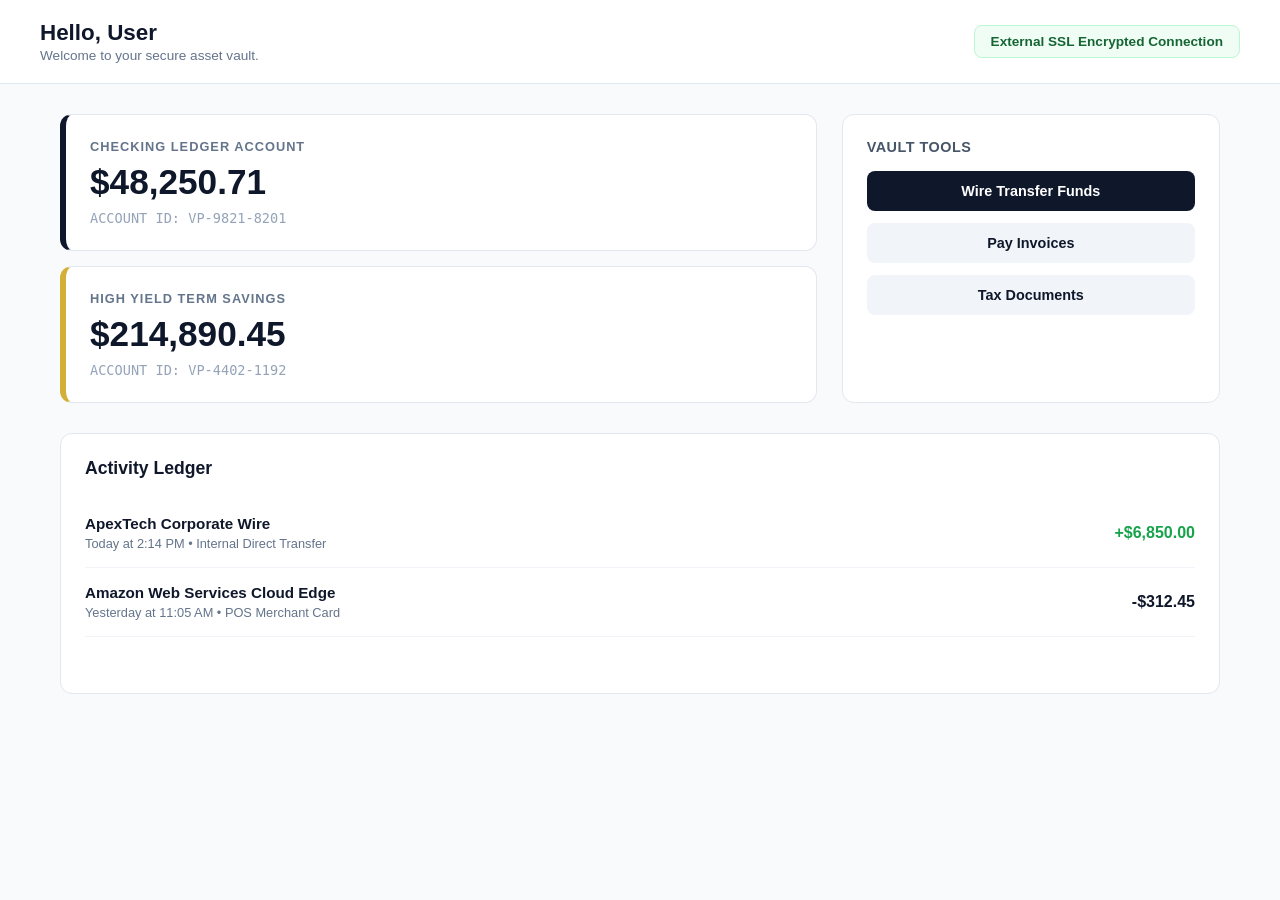
==== commit 8946d46a: "Update dashboard.html" ====
--- a/dashboard.html
+++ b/dashboard.html
@@ -3,70 +3,61 @@
 <head>
     <meta charset="UTF-8">
     <meta name="viewport" content="width=device-width, initial-scale=1.0">
-    <title>Dashboard | Vantage Peake Bank</title>
+    <title>Secure Portal | Vantage Peake Bank</title>
     <style>
-        /* Base Reset & Typography */
+        /* Modern UI Reset */
         * {
             margin: 0;
             padding: 0;
             box-sizing: border-box;
-            font-family: 'Segoe UI', Tahoma, Geneva, Verdana, sans-serif;
+            font-family: -apple-system, BlinkMacSystemFont, "Segoe UI", Roboto, Helvetica, Arial, sans-serif;
         }
 
         body {
-            background-color: #f4f6f9;
-            color: #333333;
+            background-color: #f8fafc;
+            color: #0f172a;
             min-height: 100vh;
             display: flex;
             flex-direction: column;
-            padding-bottom: 80px; /* Space for the bottom navbar */
-        }
-
-        /* Top Portal Header */
-        header {
-            background-color: #0c2340;
-            color: #ffffff;
-            padding: 20px;
+            padding-bottom: 90px; /* Space for fixed bottom layout navigation bar */
+        }
+
+        /* Top Bar Interface Layout */
+        .top-navbar {
+            background-color: #ffffff;
+            border-bottom: 1px solid #e2e8f0;
+            padding: 20px 40px;
             display: flex;
             justify-content: space-between;
             align-items: center;
-            border-bottom: 4px solid #d4af37;
-        }
-
-        .user-profile h1 {
-            font-size: 1.5rem;
+        }
+
+        .brand-greeting h2 {
+            font-size: 1.4rem;
             font-weight: 700;
-        }
-
-        .user-profile p {
-            color: #d4af37;
+            color: #0f172a;
+        }
+
+        .brand-greeting p {
             font-size: 0.85rem;
-            text-transform: uppercase;
-            letter-spacing: 1px;
+            color: #64748b;
             margin-top: 2px;
         }
 
-        .system-status {
-            text-align: right;
-        }
-
-        .status-badge {
-            background-color: #2e7d32;
-            color: #ffffff;
-            padding: 4px 10px;
-            border-radius: 20px;
-            font-size: 0.75rem;
-            font-weight: bold;
-            display: inline-block;
-            margin-bottom: 4px;
-        }
-
-        .system-status p {
-            font-size: 0.8rem;
-            color: #cbd5e1;
-        }
-
-        /* Core Workspace Layout */
+        .security-badge {
+            display: flex;
+            align-items: center;
+            gap: 8px;
+            background-color: #f0fdf4;
+            border: 1px solid #bbf7d0;
+            padding: 8px 16px;
+            border-radius: 8px;
+            color: #166534;
+            font-size: 0.85rem;
+            font-weight: 600;
+        }
+
+        /* Core Workspace Containers */
         main {
             flex: 1;
             width: 100%;
@@ -75,299 +66,297 @@
             padding: 30px 20px;
         }
 
-        /* Balance Grid (Cards) */
-        .balance-grid {
+        /* Section Split Layout: Balances Left, Quick Links Right */
+        .dashboard-split {
             display: grid;
-            grid-template-columns: repeat(auto-fit, minmax(320px, 1fr));
-            gap: 20px;
+            grid-template-columns: 2fr 1fr;
+            gap: 25px;
             margin-bottom: 30px;
         }
 
-        .account-card {
-            background: linear-gradient(135deg, #0c2340 0%, #1a3a60 100%);
-            color: #ffffff;
-            padding: 25px;
+        .balance-strip {
+            background-color: #ffffff;
+            border: 1px solid #e2e8f0;
             border-radius: 12px;
-            box-shadow: 0 4px 15px rgba(0, 0, 0, 0.1);
-            position: relative;
-            overflow: hidden;
-            border-bottom: 4px solid #d4af37;
-        }
-
-        .account-card::before {
-            content: '';
-            position: absolute;
-            right: -30px;
-            bottom: -30px;
-            width: 150px;
-            height: 150px;
-            background: rgba(212, 175, 55, 0.05);
-            border-radius: 50%;
-        }
-
-        .account-card h3 {
-            font-size: 0.9rem;
-            color: #cbd5e1;
+            padding: 24px;
+            display: flex;
+            flex-direction: column;
+            justify-content: center;
+            border-left: 6px solid #0f172a;
+        }
+
+        .balance-strip:last-child {
+            border-left-color: #d4af37;
+        }
+
+        .balance-strip span {
+            font-size: 0.8rem;
             text-transform: uppercase;
             letter-spacing: 1px;
-            margin-bottom: 15px;
-        }
-
-        .account-balance {
+            color: #64748b;
+            font-weight: 600;
+        }
+
+        .balance-strip h3 {
             font-size: 2.2rem;
-            font-weight: 700;
-            margin-bottom: 15px;
-            letter-spacing: -0.5px;
-        }
-
-        .account-meta {
-            display: flex;
-            justify-content: space-between;
+            font-weight: 800;
+            color: #0f172a;
+            margin: 8px 0;
+        }
+
+        .balance-strip p {
             font-size: 0.85rem;
             color: #94a3b8;
-        }
-
-        .account-meta span {
+            font-family: monospace;
+        }
+
+        .quick-actions-box {
+            background-color: #ffffff;
+            border: 1px solid #e2e8f0;
+            border-radius: 12px;
+            padding: 24px;
+            display: flex;
+            flex-direction: column;
+            gap: 12px;
+        }
+
+        .quick-actions-box h4 {
+            font-size: 0.9rem;
+            color: #475569;
+            text-transform: uppercase;
+            letter-spacing: 0.5px;
+            margin-bottom: 4px;
+        }
+
+        .action-link {
+            display: block;
+            text-align: center;
+            background-color: #0f172a;
             color: #ffffff;
-            font-family: monospace;
-        }
-
-        /* Quick Portal Actions */
-        .actions-panel {
-            background-color: #ffffff;
-            padding: 20px;
+            text-decoration: none;
+            padding: 12px;
             border-radius: 8px;
-            box-shadow: 0 4px 6px rgba(0,0,0,0.05);
-            margin-bottom: 30px;
-            display: flex;
-            gap: 15px;
-            flex-wrap: wrap;
-        }
-
-        .action-btn {
+            font-weight: 600;
+            font-size: 0.9rem;
+            transition: background-color 0.2s;
+        }
+
+        .action-link:hover {
+            background-color: #d4af37;
+            color: #0f172a;
+        }
+
+        .action-link.secondary {
             background-color: #f1f5f9;
-            color: #0c2340;
-            border: none;
-            padding: 12px 24px;
-            border-radius: 6px;
-            font-weight: 600;
-            font-size: 0.9rem;
-            cursor: pointer;
-            transition: all 0.2s ease;
-            text-decoration: none;
-            text-align: center;
-        }
-
-        .action-btn:hover {
-            background-color: #d4af37;
-            color: #0c2340;
-        }
-
-        .action-btn.primary {
-            background-color: #0c2340;
-            color: #ffffff;
-        }
-
-        .action-btn.primary:hover {
-            background-color: #d4af37;
-            color: #0c2340;
-        }
-
-        /* Ledger Transactions Table Container */
-        .ledger-container {
-            background-color: #ffffff;
-            border-radius: 8px;
-            box-shadow: 0 4px 6px rgba(0,0,0,0.05);
-            padding: 25px;
-            overflow-hidden;
-        }
-
-        .ledger-header {
+            color: #0f172a;
+        }
+
+        .action-link.secondary:hover {
+            background-color: #e2e8f0;
+        }
+
+        /* Large Statement Ledger Grid */
+        .ledger-card {
+            background-color: #ffffff;
+            border: 1px solid #e2e8f0;
+            border-radius: 12px;
+            padding: 24px;
+        }
+
+        .ledger-title {
+            font-size: 1.1rem;
+            font-weight: 700;
+            color: #0f172a;
+            margin-bottom: 20px;
+        }
+
+        .tx-list {
+            display: flex;
+            flex-direction: column;
+        }
+
+        .tx-row {
             display: flex;
             justify-content: space-between;
             align-items: center;
-            border-bottom: 2px solid #e2e8f0;
-            padding-bottom: 15px;
-            margin-bottom: 15px;
-        }
-
-        .ledger-header h2 {
-            color: #0c2340;
-            font-size: 1.3rem;
-        }
-
-        .table-responsive {
-            width: 100%;
-            overflow-x: auto;
-        }
-
-        table {
-            width: 100%;
-            border-collapse: collapse;
-            text-align: left;
-            font-size: 0.9rem;
-        }
-
-        th {
-            background-color: #f8fafc;
+            padding: 16px 0;
+            border-bottom: 1px solid #f1f5f9;
+        }
+
+        .tx-row:last-child {
+            border-bottom: none;
+        }
+
+        .tx-details {
+            display: flex;
+            flex-direction: column;
+            gap: 4px;
+        }
+
+        .tx-merchant {
+            font-weight: 600;
+            font-size: 0.95rem;
+            color: #0f172a;
+        }
+
+        .tx-meta {
+            font-size: 0.8rem;
             color: #64748b;
-            padding: 14px 16px;
-            font-weight: 600;
-            text-transform: uppercase;
-            font-size: 0.75rem;
-            letter-spacing: 0.5px;
-            border-bottom: 2px solid #e2e8f0;
-        }
-
-        td {
-            padding: 14px 16px;
-            border-bottom: 1px solid #f1f5f9;
-            color: #334155;
-        }
-
-        tr:hover td {
-            background-color: #f8fafc;
-        }
-
-        /* Credit vs Debit Coloring labels */
-        .amt-credit {
+        }
+
+        .tx-amount {
+            font-weight: 700;
+            font-size: 1rem;
+        }
+
+        .tx-amount.negative {
+            color: #0f172a;
+        }
+
+        .tx-amount.positive {
             color: #16a34a;
-            font-weight: 600;
-        }
-
-        .amt-debit {
-            color: #dc2626;
-            font-weight: 600;
-        }
-
-        .tx-type {
-            display: inline-block;
-            padding: 3px 8px;
-            border-radius: 4px;
-            font-size: 0.75rem;
-            font-weight: 600;
-        }
-
-        .tx-wire { background-color: #e0f2fe; color: #0369a1; }
-        .tx-pos { background-color: #f1f5f9; color: #475569; }
-        .tx-ach { background-color: #f0fdf4; color: #166534; }
-        .tx-atm { background-color: #fef2f2; color: #991b1b; }
-
-        /* Fixed Bottom Navigation Configuration */
+        }
+
+        /* Sticky Bottom Navigation Config */
         footer {
-            background-color: #0c2340;
+            background-color: #ffffff;
             position: fixed;
             bottom: 0;
             left: 0;
             width: 100%;
-            box-shadow: 0 -4px 15px rgba(0, 0, 0, 0.15);
-            z-index: 9999;
-        }
-
-        .navigation-menu {
-            max-width: 1200px;
+            border-top: 1px solid #e2e8f0;
+            z-index: 10000;
+        }
+
+        .bottom-nav {
+            max-width: 800px;
             margin: 0 auto;
             display: flex;
-            justify-content: space-around;
-            align-items: center;
-            padding: 15px 10px;
+            justify-content: space-between;
+            align-items: center;
+            padding: 12px 20px;
             list-style: none;
         }
 
-        .navigation-menu li a {
-            color: #ffffff;
+        .bottom-nav li a {
+            color: #64748b;
             text-decoration: none;
             font-weight: 600;
-            font-size: 0.95rem;
-            padding: 10px 18px;
-            border-radius: 4px;
-            transition: all 0.3s ease;
-        }
-
-        .navigation-menu li a:hover, 
-        .navigation-menu li a.active {
-            background-color: #d4af37;
-            color: #0c2340;
-        }
-
-        .navigation-menu li .logout-btn {
-            background-color: #7f1d1d;
-            color: #ffffff;
-        }
-
-        .navigation-menu li .logout-btn:hover {
-            background-color: #dc2626;
-            color: #ffffff;
-        }
-
-        /* Screen Adjustment Rules */
-        @media (max-width: 768px) {
-            body {
-                padding-bottom: 140px;
+            font-size: 0.85rem;
+            padding: 8px 16px;
+            border-radius: 8px;
+            transition: all 0.2s ease;
+            display: flex;
+            flex-direction: column;
+            align-items: center;
+        }
+
+        .bottom-nav li a:hover,
+        .bottom-nav li a.active {
+            color: #0f172a;
+            background-color: #f1f5f9;
+        }
+
+        .bottom-nav li a.exit-link {
+            color: #dc2626;
+        }
+
+        .bottom-nav li a.exit-link:hover {
+            background-color: #fef2f2;
+        }
+
+        /* Responsive Breakpoints */
+        @media (max-width: 900px) {
+            .dashboard-split {
+                grid-template-columns: 1fr;
             }
-            header {
+            .top-navbar {
+                padding: 20px;
                 flex-direction: column;
-                text-align: center;
-                gap: 10px;
-            }
-            .system-status {
+                gap: 15px;
                 text-align: center;
             }
-            .navigation-menu {
-                flex-wrap: wrap;
-                gap: 8px;
-                padding: 12px 5px;
+        }
+
+        @media (max-width: 600px) {
+            .bottom-nav {
+                padding: 10px 5px;
             }
-            .navigation-menu li a {
-                font-size: 0.85rem;
-                padding: 6px 12px;
+            .bottom-nav li a {
+                font-size: 0.75rem;
+                padding: 6px 10px;
             }
         }
     </style>
 </head>
 <body>
 
-    <!-- Top Secure Dashboard Header -->
-    <header>
-        <div class="user-profile">
-            <h1>Welcome Back, User</h1>
-            <p>Premium Asset Tier Client</p>
+    <!-- Top Minimalist Utility Area -->
+    <nav class="top-navbar">
+        <div class="brand-greeting">
+            <h2>Hello, User</h2>
+            <p>Welcome to your secure asset vault.</p>
         </div>
-        <div class="system-status">
-            <span class="status-badge">Encrypted Portal</span>
-            <p>Last Login: Today at 10:14 AM</p>
+        <div class="security-badge">
+            <span>External SSL Encrypted Connection</span>
         </div>
-    </header>
-
-    <!-- Main Financial Workspace -->
+    </nav>
+
+    <!-- Main Dynamic Interface Portal -->
     <main>
         
-        <!-- Live Balance Cards Grid -->
-        <section class="balance-grid">
+        <!-- Multi-Grid Balance and Fast Actions Panel -->
+        <section class="dashboard-split">
             
-            <!-- Checking Ledger Card -->
-            <div class="account-card">
-                <h3>Vantage Checking Account</h3>
-                <div class="account-balance">$48,250.71</div>
-                <div class="account-meta">
-                    <span>Acc: •••• 9821</span>
-                    <span>Available Balance</span>
+            <div class="balance-layout" style="display: flex; flex-direction: column; gap: 15px;">
+                <!-- Card 1 -->
+                <div class="balance-strip">
+                    <span>Checking Ledger Account</span>
+                    <h3>$48,250.71</h3>
+                    <p>ACCOUNT ID: VP-9821-8201</p>
+                </div>
+                
+                <!-- Card 2 -->
+                <div class="balance-strip">
+                    <span>High Yield Term Savings</span>
+                    <h3>$214,890.45</h3>
+                    <p>ACCOUNT ID: VP-4402-1192</p>
                 </div>
             </div>
 
-            <!-- Savings Ledger Card -->
-            <div class="account-card">
-                <h3>High-Yield Wealth Savings</h3>
-                <div class="account-balance">$214,890.45</div>
-                <div class="account-meta">
-                    <span>Acc: •••• 4402</span>
-                    <span>4.85% APY Active</span>
+            <!-- Management Portal Links Container -->
+            <div class="quick-actions-box">
+                <h4>Vault Tools</h4>
+                <a href="transfer.html" class="action-link">Wire Transfer Funds</a>
+                <a href="billpay.html" class="action-link secondary">Pay Invoices</a>
+                <a href="statements.html" class="action-link secondary">Tax Documents</a>
+            </div>
+
+        </section>
+
+        <!-- Comprehensive Activity History Ledger -->
+        <section class="ledger-card">
+            <h3 class="ledger-title">Activity Ledger</h3>
+            <div class="tx-list">
+                
+                <!-- Item 1 -->
+                <div class="tx-row">
+                    <div class="tx-details">
+                        <span class="tx-merchant">ApexTech Corporate Wire</span>
+                        <span class="tx-meta">Today at 2:14 PM • Internal Direct Transfer</span>
+                    </div>
+                    <div class="tx-amount positive">+$6,850.00</div>
                 </div>
-            </div>
-
-        </section>
-
-        <!-- Dynamic User Actions Menu -->
-        <section class="actions-panel">
-            <a href="transfer.html" class="action-btn primary">Send Wire Transfer</a>
-            <a href="billpay.html" class="action-btn">Pay Bills</a>
+
+                <!-- Item 2 -->
+                <div class="tx-row">
+                    <div class="tx-details">
+                        <span class="tx-merchant">Amazon Web Services Cloud Edge</span>
+                        <span class="tx-meta">Yesterday at 11:05 AM • POS Merchant Card</span>
+                    </div>
+                    <div class="tx-amount negative">-$312.45</div>
+                </div>
+
+                <!-- Item 3 -->
+                <div class="tx-row">
+                    <div class="tx-details">
